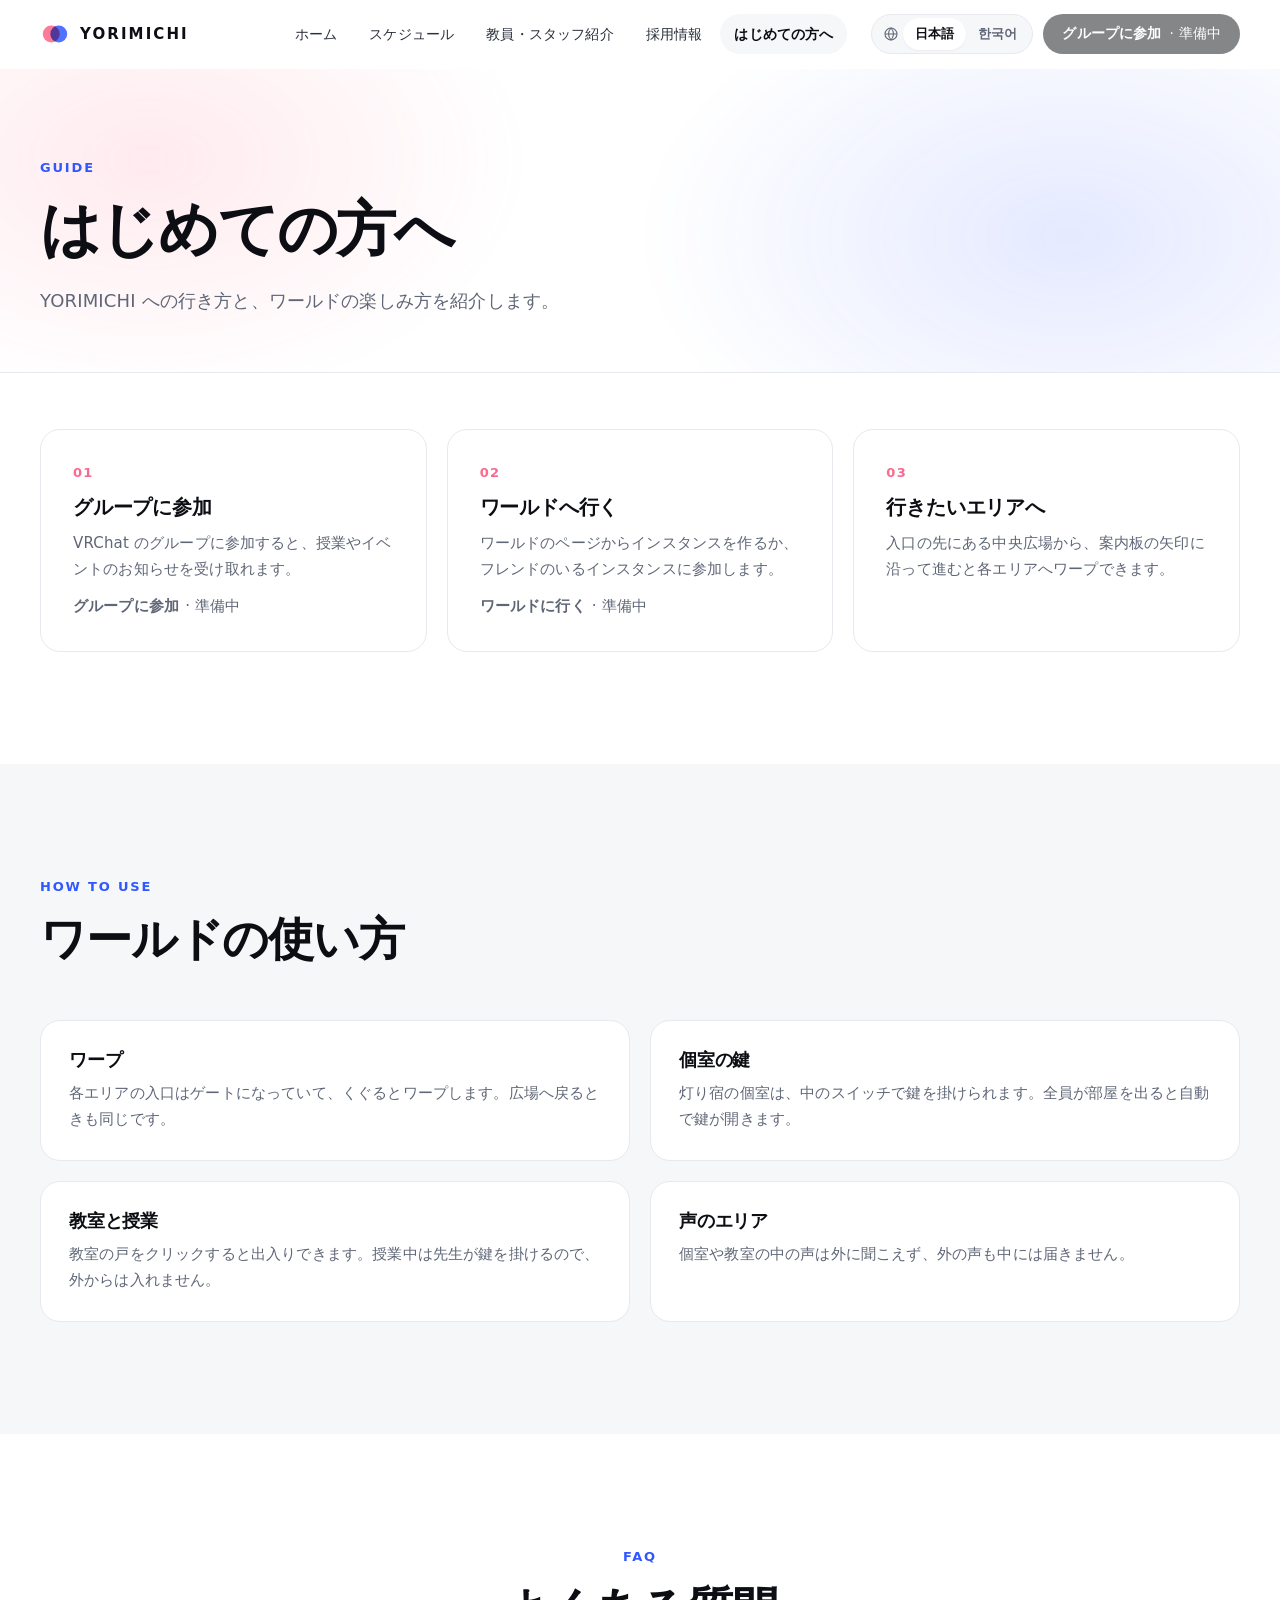
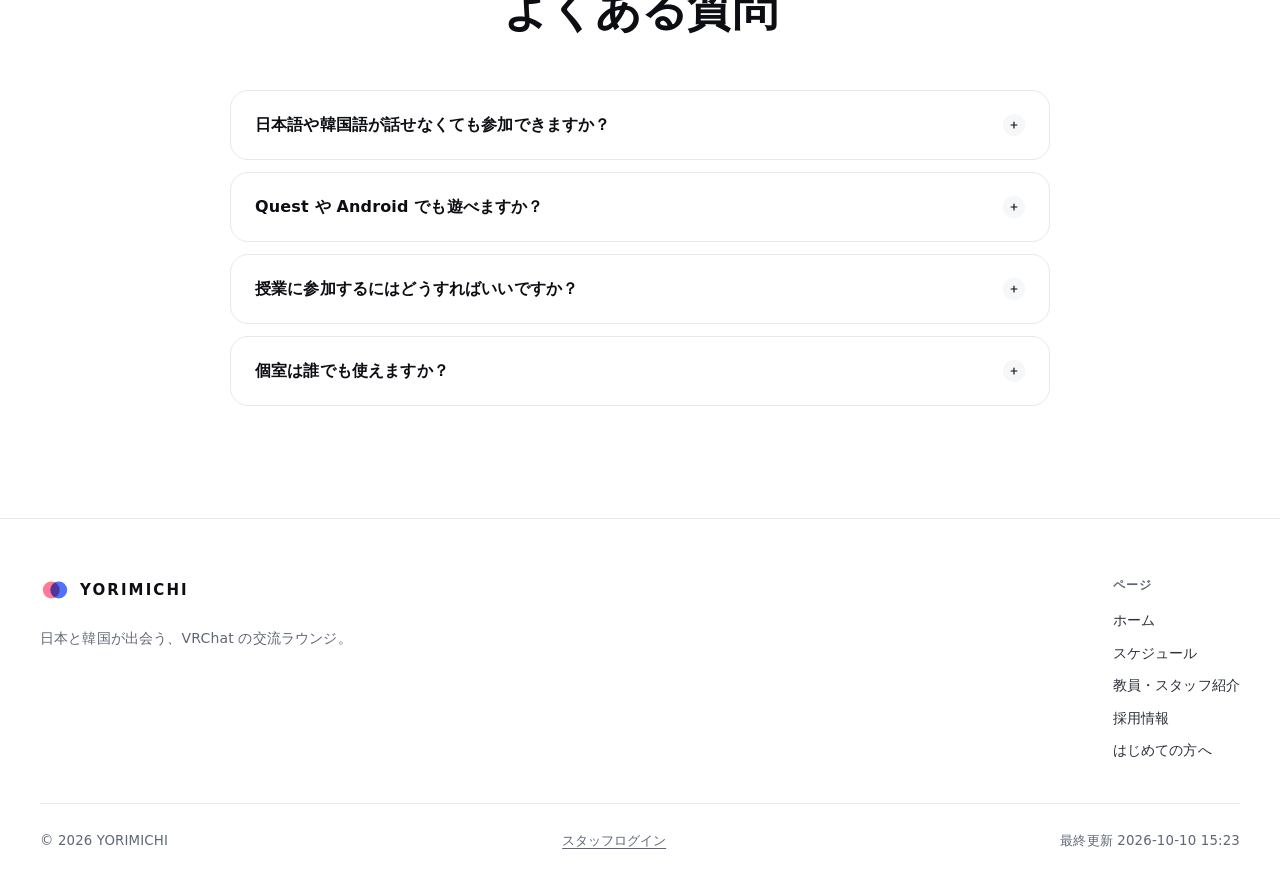
==== guide.html @ 6f30ae6e "Add files via upload" ====
<!doctype html>
<html lang="ja">
<head>
  <meta charset="utf-8">
  <meta http-equiv="Content-Security-Policy" content="default-src 'self'; script-src 'self'; style-src 'self' 'unsafe-inline' https://fonts.googleapis.com; font-src https://fonts.gstatic.com; img-src 'self' data: https:; connect-src 'self' https://yorimichi-api.soluto484.workers.dev; object-src 'none'; base-uri 'self'; form-action 'none'">
  <meta name="viewport" content="width=device-width, initial-scale=1">
  <title>はじめての方へ | YORIMICHI</title>
  <meta name="description" content="YORIMICHI への行き方、ワールドの使い方、よくある質問。">
  <meta property="og:title" content="はじめての方へ | YORIMICHI">
  <meta property="og:image" content="images/plaza_hero.jpg">
  <meta name="theme-color" content="#ffffff">
  <link rel="icon" href="assets/favicon.svg" type="image/svg+xml">
  <link rel="preconnect" href="https://fonts.googleapis.com">
  <link rel="preconnect" href="https://fonts.gstatic.com" crossorigin>
  <link href="https://fonts.googleapis.com/css2?family=Inter:wght@400;500;600;700;800&family=Noto+Sans+JP:wght@400;500;700;900&family=Noto+Sans+KR:wght@400;500;700;900&display=swap" rel="stylesheet">
  <link rel="stylesheet" href="assets/css/style.css">
</head>
<body data-page="guide">
  <div id="site-header"></div>
  <main id="main">
    <section class="page-hero">
      <div class="hero__glow" aria-hidden="true"></div>
      <div class="container reveal">
        <p class="eyebrow">Guide</p>
        <h1 data-i18n="guide.title"></h1>
        <p class="page-hero__lead" data-i18n="guide.lead"></p>
      </div>
    </section>

    <section class="section section--top">
      <div class="container">
        <ol class="step-cards">
          <li class="step-card reveal"><span class="step-card__num">01</span><h3 data-i18n="guide.s1.title"></h3><p data-i18n="guide.s1.body"></p><a class="link-more" data-link="group_url" href="#"><span data-i18n="cta.group"></span></a></li>
          <li class="step-card reveal"><span class="step-card__num">02</span><h3 data-i18n="guide.s2.title"></h3><p data-i18n="guide.s2.body"></p><a class="link-more" data-link="world_url" href="#"><span data-i18n="cta.world"></span></a></li>
          <li class="step-card reveal"><span class="step-card__num">03</span><h3 data-i18n="guide.s3.title"></h3><p data-i18n="guide.s3.body"></p></li>
        </ol>
      </div>
    </section>

    <section class="section section--soft">
      <div class="container">
        <header class="section__head reveal">
          <p class="eyebrow">How to use</p>
          <h2 data-i18n="guide.use.title"></h2>
        </header>
        <div class="tips">
          <article class="tip reveal"><h3 data-i18n="guide.t1.title"></h3><p data-i18n="guide.t1.body"></p></article>
          <article class="tip reveal"><h3 data-i18n="guide.t2.title"></h3><p data-i18n="guide.t2.body"></p></article>
          <article class="tip reveal"><h3 data-i18n="guide.t3.title"></h3><p data-i18n="guide.t3.body"></p></article>
          <article class="tip reveal"><h3 data-i18n="guide.t4.title"></h3><p data-i18n="guide.t4.body"></p></article>
        </div>
      </div>
    </section>

    <section class="section" id="faq">
      <div class="container container--narrow">
        <header class="section__head section__head--center reveal">
          <p class="eyebrow">FAQ</p>
          <h2 data-i18n="faq.title"></h2>
        </header>
        <div class="faq" id="faq-list"></div>
      </div>
    </section>
  </main>
  <div id="site-footer"></div>
  <script src="assets/js/main.js"></script>
</body>
</html>
---- assets/css/style.css ----
/* YORIMICHI site — light, modern, bilingual (ja / ko) */
:root {
  --bg: #ffffff;
  --soft: #f6f7f9;
  --soft-2: #eef0f4;
  --ink: #0c0e13;
  --ink-2: #2a2f3a;
  --muted: #5f6676;
  --line: #e7e9ee;
  --accent: #3157ff;
  --accent-ink: #1f3fd6;
  --sakura: #ff6b8b;
  --mint: #23b26d;
  --radius: 20px;
  --radius-lg: 28px;
  --shadow-sm: 0 1px 2px rgba(16, 24, 40, .05);
  --shadow: 0 1px 2px rgba(16, 24, 40, .04), 0 8px 24px -8px rgba(16, 24, 40, .12);
  --shadow-lg: 0 2px 4px rgba(16, 24, 40, .04), 0 30px 60px -20px rgba(16, 24, 40, .25);
  --font-ja: "Inter", "Noto Sans JP", "Hiragino Sans", "Yu Gothic UI", system-ui, sans-serif;
  --font-ko: "Inter", "Noto Sans KR", "Apple SD Gothic Neo", "Malgun Gothic", system-ui, sans-serif;
  --ease: cubic-bezier(.2, .7, .2, 1);
  color-scheme: light;
}

*, *::before, *::after { box-sizing: border-box; }
[hidden] { display: none !important; }
html { scroll-behavior: smooth; -webkit-text-size-adjust: 100%; }
body {
  margin: 0;
  background: var(--bg);
  color: var(--ink);
  font-family: var(--font-ja);
  font-size: 16px;
  line-height: 1.75;
  letter-spacing: .01em;
  -webkit-font-smoothing: antialiased;
  text-rendering: optimizeLegibility;
  overflow-x: hidden;
}
html[lang="ko"] body { font-family: var(--font-ko); word-break: keep-all; }
img { display: block; max-width: 100%; height: auto; }
a { color: inherit; text-decoration: none; }
button { font: inherit; color: inherit; cursor: pointer; }
h1, h2, h3 { margin: 0; line-height: 1.25; letter-spacing: -.01em; font-weight: 800; }
p { margin: 0; }
:focus-visible { outline: 2px solid var(--accent); outline-offset: 3px; border-radius: 8px; }

.container { width: min(1200px, 100% - 40px); margin-inline: auto; }
.container--narrow { width: min(820px, 100% - 40px); }
.muted { color: var(--muted); }
.skip { position: absolute; left: -999px; top: 8px; background: var(--ink); color: #fff; padding: 8px 14px; border-radius: 10px; z-index: 100; }
.skip:focus { left: 12px; }

/* ---------- Header ---------- */
.header {
  position: sticky; top: 0; z-index: 50;
  background: rgba(255, 255, 255, .72);
  backdrop-filter: saturate(180%) blur(16px);
  -webkit-backdrop-filter: saturate(180%) blur(16px);
  border-bottom: 1px solid transparent;
  transition: border-color .3s, box-shadow .3s;
}
.header.is-scrolled { border-bottom-color: var(--line); box-shadow: 0 6px 20px -16px rgba(16, 24, 40, .35); }
.header__inner { display: flex; align-items: center; gap: 24px; height: 68px; }
.brand { display: inline-flex; align-items: center; gap: 10px; font-weight: 800; letter-spacing: .14em; font-size: 15px; }
.brand__mark { width: 30px; height: 30px; }
.nav { display: flex; gap: 4px; margin-left: auto; }
.nav a { padding: 8px 14px; border-radius: 999px; font-size: 14px; font-weight: 500; color: var(--ink-2); transition: background .2s, color .2s; }
.nav a:hover { background: var(--soft); color: var(--ink); }
.header__actions { display: flex; align-items: center; gap: 10px; }
.nav a[aria-current="page"] { color: var(--ink); background: var(--soft); font-weight: 700; }
.lang { display: inline-flex; align-items: center; padding: 3px; background: var(--soft); border: 1px solid var(--line); border-radius: 999px; }
.lang__icon { width: 16px; height: 16px; margin: 0 4px 0 8px; color: var(--muted); }
.lang button { border: 0; background: transparent; padding: 5px 12px; border-radius: 999px; font-size: 13px; font-weight: 700; color: var(--muted); transition: all .2s; }
.lang button[lang="ja"] { font-family: "Noto Sans JP", sans-serif; }
.lang button[lang="ko"] { font-family: "Noto Sans KR", sans-serif; }
.lang button[aria-pressed="true"] { background: #fff; color: var(--ink); box-shadow: var(--shadow-sm); }
.menu-btn { display: none; width: 42px; height: 42px; border: 1px solid var(--line); background: #fff; border-radius: 12px; position: relative; }
.menu-btn span { position: absolute; left: 12px; right: 12px; height: 2px; background: var(--ink); border-radius: 2px; transition: transform .3s var(--ease), top .3s var(--ease); }
.menu-btn span:first-child { top: 16px; }
.menu-btn span:last-child { top: 24px; }
.menu-btn[aria-expanded="true"] span:first-child { top: 20px; transform: rotate(45deg); }
.menu-btn[aria-expanded="true"] span:last-child { top: 20px; transform: rotate(-45deg); }

/* ---------- Buttons ---------- */
.btn {
  display: inline-flex; align-items: center; justify-content: center; gap: 8px;
  height: 50px; padding: 0 24px; border-radius: 999px;
  font-weight: 700; font-size: 15px; white-space: nowrap;
  border: 1px solid transparent;
  transition: transform .2s var(--ease), box-shadow .2s, background .2s, color .2s, border-color .2s;
}
.btn svg { width: 18px; height: 18px; transition: transform .2s var(--ease); }
.btn:hover svg { transform: translateX(3px); }
.btn:active { transform: translateY(1px) scale(.99); }
.btn--sm { height: 40px; padding: 0 18px; font-size: 13.5px; }
.btn--primary { background: var(--ink); color: #fff; box-shadow: 0 10px 24px -10px rgba(12, 14, 19, .55); }
.btn--primary:hover { background: #000; box-shadow: 0 14px 30px -10px rgba(12, 14, 19, .6); transform: translateY(-1px); }
.btn--dark { background: var(--ink); color: #fff; }
.btn--dark:hover { background: #000; }
.btn--ghost { background: #fff; border-color: var(--line); color: var(--ink); box-shadow: var(--shadow-sm); }
.btn--ghost:hover { border-color: #d5d9e1; transform: translateY(-1px); }
.btn--light { background: #fff; color: var(--ink); }
.btn--light:hover { transform: translateY(-1px); box-shadow: 0 12px 30px -12px rgba(0, 0, 0, .5); }
.btn--outline-light { border-color: rgba(255, 255, 255, .35); color: #fff; }
.btn--outline-light:hover { background: rgba(255, 255, 255, .1); border-color: rgba(255, 255, 255, .6); }
.btn.is-soon { opacity: .5; pointer-events: none; box-shadow: none; }
.btn.is-soon svg { display: none; }
.btn.is-soon::after { content: "· " attr(data-soon); font-weight: 500; }

/* ---------- Notice ---------- */
.notice { background: var(--soft); border-bottom: 1px solid var(--line); font-size: 14px; }
.notice__inner { display: flex; align-items: center; gap: 10px; padding: 10px 0; color: var(--ink-2); }
.notice__dot { width: 8px; height: 8px; border-radius: 50%; background: var(--sakura); box-shadow: 0 0 0 4px rgba(255, 107, 139, .18); flex: none; }

/* ---------- Hero ---------- */
.hero { position: relative; padding: 72px 0 40px; overflow: hidden; }
.hero__glow {
  position: absolute; inset: -20% -10% auto; height: 760px; pointer-events: none; z-index: -1;
  background:
    radial-gradient(40% 50% at 78% 30%, rgba(49, 87, 255, .13), transparent 70%),
    radial-gradient(35% 45% at 18% 20%, rgba(255, 107, 139, .14), transparent 70%);
  filter: blur(10px);
}
.hero__grid { display: grid; grid-template-columns: 1fr 1.08fr; gap: 56px; align-items: center; }
.pill {
  display: inline-flex; align-items: center; gap: 8px;
  padding: 6px 14px 6px 10px; border-radius: 999px;
  background: #fff; border: 1px solid var(--line); box-shadow: var(--shadow-sm);
  font-size: 13px; font-weight: 600; color: var(--ink-2);
}
.pill__dot { width: 8px; height: 8px; border-radius: 50%; background: var(--mint); box-shadow: 0 0 0 4px rgba(35, 178, 109, .16); }
.hero__title { margin-top: 22px; font-size: clamp(34px, 5.2vw, 66px); font-weight: 900; line-height: 1.14; letter-spacing: -.03em; }
.hero__title .grad { white-space: nowrap; }   /* keep the second phrase on one line */
html[lang="ko"] .hero__title { letter-spacing: -.035em; }
.grad { background: linear-gradient(100deg, var(--sakura) 0%, #a35cff 45%, var(--accent) 100%); -webkit-background-clip: text; background-clip: text; color: transparent; }
.hero__lead { margin-top: 22px; font-size: clamp(16px, 1.6vw, 18px); color: var(--muted); max-width: 34em; }
.hero__cta { display: flex; flex-wrap: wrap; gap: 12px; margin-top: 32px; }
.hero__meta { display: flex; flex-wrap: wrap; gap: 8px 22px; margin: 28px 0 0; padding: 0; list-style: none; font-size: 13.5px; color: var(--muted); }
.hero__meta li { display: flex; align-items: center; gap: 8px; }
.hero__meta li + li::before { content: ""; width: 4px; height: 4px; border-radius: 50%; background: #c8ccd5; margin-right: 6px; }
.hero__meta b { color: var(--ink-2); font-weight: 600; }

.hero__visual { position: relative; }
.shot { margin: 0; border-radius: var(--radius-lg); overflow: hidden; background: var(--soft); box-shadow: var(--shadow-lg); position: relative; }
.shot::after { content: ""; position: absolute; inset: 0; border-radius: inherit; box-shadow: inset 0 0 0 1px rgba(12, 14, 19, .06); pointer-events: none; }
.shot--hero { aspect-ratio: 16 / 11; transform: perspective(1600px) rotateY(-4deg) rotateX(1deg); transition: transform .8s var(--ease); }
.hero__visual:hover .shot--hero { transform: perspective(1600px) rotateY(0) rotateX(0); }
.shot img { width: 100%; height: 100%; object-fit: cover; }

.float-card {
  position: absolute; background: rgba(255, 255, 255, .86);
  backdrop-filter: blur(14px); -webkit-backdrop-filter: blur(14px);
  border: 1px solid rgba(255, 255, 255, .9); border-radius: 18px;
  box-shadow: 0 20px 40px -18px rgba(16, 24, 40, .35);
  animation: float 6s ease-in-out infinite;
}
.float-card--next { left: -28px; bottom: 36px; padding: 16px 18px; min-width: 220px; max-width: 280px; }
.float-card__label { font-size: 11.5px; font-weight: 700; letter-spacing: .08em; text-transform: uppercase; color: var(--accent); }
.float-card__title { margin-top: 4px; font-weight: 700; font-size: 15px; line-height: 1.45; }
.float-card__meta { margin-top: 4px; font-size: 13px; color: var(--muted); }
.float-card--voice { right: -18px; top: 28px; display: flex; align-items: center; gap: 10px; padding: 10px 16px 10px 10px; font-size: 13.5px; font-weight: 600; animation-delay: -3s; }
.float-card__icon { display: grid; place-items: center; width: 32px; height: 32px; border-radius: 10px; background: rgba(35, 178, 109, .12); color: var(--mint); }
.float-card__icon svg { width: 18px; height: 18px; }
@keyframes float { 0%, 100% { transform: translateY(0); } 50% { transform: translateY(-8px); } }

.stats { display: grid; grid-template-columns: repeat(4, 1fr); margin: 64px 0 0; border: 1px solid var(--line); border-radius: var(--radius); background: #fff; box-shadow: var(--shadow-sm); }
.stats div { padding: 24px 28px; }
.stats div + div { border-left: 1px solid var(--line); }
.stats dt { font-size: 36px; font-weight: 800; letter-spacing: -.03em; line-height: 1; }
.stats dd { margin: 8px 0 0; color: var(--muted); font-size: 14px; }

/* ---------- Sections ---------- */
.section { padding: 112px 0; }
.section--tight { padding: 88px 0 112px; }
.section--soft { background: var(--soft); }
.section__head { max-width: 680px; margin-bottom: 52px; }
.section__head--row { max-width: none; display: flex; align-items: flex-end; justify-content: space-between; gap: 24px; flex-wrap: wrap; }
.section__head--center { text-align: center; margin-inline: auto; }
.eyebrow { font-size: 13px; font-weight: 700; letter-spacing: .14em; text-transform: uppercase; color: var(--accent); margin-bottom: 12px; }
.eyebrow--light { color: #9fb2ff; }
.section h2 { font-size: clamp(30px, 4vw, 46px); font-weight: 900; letter-spacing: -.025em; }
.section__lead { margin-top: 16px; color: var(--muted); font-size: 17px; }

/* Features */
.features { display: grid; grid-template-columns: repeat(3, 1fr); gap: 20px; }
.feature { padding: 32px; border: 1px solid var(--line); border-radius: var(--radius); background: #fff; transition: transform .3s var(--ease), box-shadow .3s, border-color .3s; }
.feature:hover { transform: translateY(-4px); box-shadow: var(--shadow); border-color: #dfe2e8; }
.feature__icon { display: grid; place-items: center; width: 48px; height: 48px; border-radius: 14px; background: var(--soft); color: var(--ink); margin-bottom: 24px; }
.feature:nth-child(1) .feature__icon { background: rgba(255, 107, 139, .12); color: #e04870; }
.feature:nth-child(2) .feature__icon { background: rgba(35, 178, 109, .12); color: #179359; }
.feature:nth-child(3) .feature__icon { background: rgba(49, 87, 255, .1); color: var(--accent); }
.feature__icon svg { width: 24px; height: 24px; }
.feature h3 { font-size: 20px; }
.feature p { margin-top: 10px; color: var(--muted); font-size: 15px; }

/* Bento */
.bento { display: grid; grid-template-columns: repeat(3, 1fr); grid-auto-rows: 340px; gap: 20px; }
.tile { position: relative; overflow: hidden; border-radius: var(--radius-lg); background: #dde1e8; isolation: isolate; }
.tile--wide { grid-column: span 2; }
.tile img { position: absolute; inset: 0; width: 100%; height: 100%; object-fit: cover; transition: transform 1.2s var(--ease); z-index: -2; }
.tile:hover img { transform: scale(1.045); }
.tile::before { content: ""; position: absolute; inset: 0; z-index: -1; background: linear-gradient(180deg, rgba(10, 12, 18, 0) 38%, rgba(10, 12, 18, .72) 100%); }
.tile__body { position: absolute; left: 0; right: 0; bottom: 0; padding: 28px; color: #fff; }
.tile__body h3 { font-size: 24px; margin-top: 10px; }
.tile__body p { margin-top: 6px; font-size: 14.5px; color: rgba(255, 255, 255, .86); max-width: 36em; }
.tag { display: inline-block; padding: 4px 10px; border-radius: 999px; font-size: 11.5px; font-weight: 700; letter-spacing: .06em; background: rgba(255, 255, 255, .18); backdrop-filter: blur(8px); -webkit-backdrop-filter: blur(8px); border: 1px solid rgba(255, 255, 255, .25); }

/* News */
.news { list-style: none; margin: 0; padding: 0; border-top: 1px solid var(--line); }
.news li { display: grid; grid-template-columns: 140px 1fr; gap: 24px; padding: 22px 0; border-bottom: 1px solid var(--line); }
.news time { color: var(--muted); font-size: 14px; font-variant-numeric: tabular-nums; padding-top: 2px; }
.news h3 { font-size: 17px; font-weight: 700; }
.news p { margin-top: 4px; color: var(--muted); font-size: 15px; }
.news a { color: var(--accent); font-weight: 600; font-size: 14px; }

/* Schedule */
.tabs { display: inline-flex; padding: 4px; background: var(--soft); border: 1px solid var(--line); border-radius: 999px; }
.tabs button { border: 0; background: transparent; padding: 8px 18px; border-radius: 999px; font-size: 14px; font-weight: 600; color: var(--muted); transition: all .2s; }
.tabs button[aria-selected="true"] { background: #fff; color: var(--ink); box-shadow: var(--shadow-sm); }
.schedule { list-style: none; margin: 0; padding: 0; display: grid; gap: 14px; }
.event {
  display: grid; grid-template-columns: 92px 1fr auto; gap: 24px; align-items: center;
  padding: 20px 24px 20px 20px; border: 1px solid var(--line); border-radius: var(--radius); background: #fff;
  transition: transform .25s var(--ease), box-shadow .25s, border-color .25s;
}
.event:hover { transform: translateY(-2px); box-shadow: var(--shadow); border-color: #dfe2e8; }
.event__date { display: grid; place-items: center; text-align: center; height: 88px; border-radius: 16px; background: var(--soft); }
.event__month { font-size: 12px; font-weight: 700; color: var(--muted); letter-spacing: .06em; }
.event__day { font-size: 30px; font-weight: 800; line-height: 1; letter-spacing: -.02em; }
.event__dow { font-size: 12px; color: var(--muted); }
.event--lesson .event__date { background: rgba(49, 87, 255, .08); }
.event--lesson .event__day { color: var(--accent-ink); }
.event--event .event__date { background: rgba(255, 107, 139, .1); }
.event--event .event__day { color: #d43c64; }
.event__kind { display: inline-flex; align-items: center; gap: 6px; font-size: 12px; font-weight: 700; letter-spacing: .04em; color: var(--muted); }
.event__kind::before { content: ""; width: 7px; height: 7px; border-radius: 50%; background: currentColor; }
.event--lesson .event__kind { color: var(--accent); }
.event--event .event__kind { color: var(--sakura); }
.event h3 { margin-top: 4px; font-size: 18px; font-weight: 700; }
.event p { margin-top: 4px; color: var(--muted); font-size: 14.5px; }
.event__side { text-align: right; font-size: 14px; color: var(--ink-2); white-space: nowrap; }
.event__time { font-weight: 700; font-size: 16px; font-variant-numeric: tabular-nums; }
.event__host { margin-top: 2px; color: var(--muted); font-size: 13.5px; }
.empty { padding: 48px 24px; text-align: center; color: var(--muted); border: 1px dashed #d8dce4; border-radius: var(--radius); background: #fff; }

/* Team */
.group-title { font-size: 15px; font-weight: 700; color: var(--muted); letter-spacing: .04em; margin: 8px 0 18px; }
.group-title:not(:first-of-type) { margin-top: 48px; }
.people { display: grid; grid-template-columns: repeat(auto-fill, minmax(240px, 1fr)); gap: 16px; }
.person { display: flex; gap: 16px; align-items: flex-start; padding: 20px; background: #fff; border: 1px solid var(--line); border-radius: var(--radius); transition: transform .25s var(--ease), box-shadow .25s; }
.person:hover { transform: translateY(-2px); box-shadow: var(--shadow); }
.avatar { flex: none; width: 56px; height: 56px; border-radius: 18px; overflow: hidden; display: grid; place-items: center; font-weight: 800; font-size: 20px; color: #fff; background: linear-gradient(135deg, var(--sakura), #a35cff 55%, var(--accent)); }
.avatar img { width: 100%; height: 100%; object-fit: cover; }
.person__name { font-weight: 700; font-size: 16px; line-height: 1.4; }
.person__role { margin-top: 2px; font-size: 13px; font-weight: 600; color: var(--accent); }
.person__bio { margin-top: 6px; font-size: 14px; color: var(--muted); line-height: 1.65; }
.people .empty { grid-column: 1 / -1; padding: 28px; }

/* Join */
.join {
  position: relative; overflow: hidden; isolation: isolate;
  display: grid; grid-template-columns: 1.3fr 1fr; gap: 40px; align-items: center;
  padding: 64px; border-radius: 32px; color: #fff; background: #0d1020;
}
.join::before {
  content: ""; position: absolute; inset: 0; z-index: -1;
  background:
    radial-gradient(50% 80% at 100% 0%, rgba(49, 87, 255, .55), transparent 60%),
    radial-gradient(40% 70% at 0% 100%, rgba(255, 107, 139, .38), transparent 60%);
}
.join h2 { font-size: clamp(28px, 3.6vw, 42px); }
.steps { list-style: none; margin: 28px 0 0; padding: 0; display: grid; gap: 12px; }
.steps li { display: flex; align-items: center; gap: 14px; color: rgba(255, 255, 255, .85); }
.steps b { display: grid; place-items: center; width: 30px; height: 30px; border-radius: 10px; background: rgba(255, 255, 255, .12); border: 1px solid rgba(255, 255, 255, .2); font-size: 14px; flex: none; }
.join__actions { display: grid; gap: 12px; justify-items: stretch; }
.join__actions .btn { height: 54px; }

/* FAQ */
.faq { display: grid; gap: 12px; }
.faq details { border: 1px solid var(--line); border-radius: 18px; background: #fff; transition: box-shadow .25s, border-color .25s; }
.faq details[open] { box-shadow: var(--shadow); border-color: #dfe2e8; }
.faq summary { list-style: none; cursor: pointer; display: flex; align-items: center; justify-content: space-between; gap: 16px; padding: 20px 24px; font-weight: 700; }
.faq summary::-webkit-details-marker { display: none; }
.faq summary::after { content: ""; flex: none; width: 22px; height: 22px; border-radius: 50%; background: var(--soft) url("data:image/svg+xml,%3Csvg xmlns='http://www.w3.org/2000/svg' viewBox='0 0 24 24'%3E%3Cpath d='M12 7v10M7 12h10' stroke='%230c0e13' stroke-width='2' stroke-linecap='round'/%3E%3C/svg%3E") center / 14px no-repeat; transition: transform .3s var(--ease); }
.faq details[open] summary::after { transform: rotate(45deg); }
.faq .faq__a { padding: 0 24px 22px; color: var(--muted); }

/* Footer */
.footer { border-top: 1px solid var(--line); padding: 56px 0 28px; }
.footer__inner { display: flex; justify-content: space-between; gap: 32px; flex-wrap: wrap; }
.footer__brand p { margin-top: 12px; color: var(--muted); font-size: 14px; }
.footer__links { display: flex; flex-wrap: wrap; gap: 8px 24px; align-items: center; font-size: 14px; }
.footer__links a { color: var(--ink-2); }
.footer__links a:hover { color: var(--accent); }
.footer__staff { display: inline-flex; align-items: center; gap: 6px; padding: 6px 12px; border: 1px solid var(--line); border-radius: 999px; }
.footer__staff svg { width: 15px; height: 15px; }
.footer__login { padding: 6px 4px; border: 0; background: none; color: var(--muted); font: inherit; font-size: 12.5px; text-decoration: underline; text-underline-offset: 3px; cursor: pointer; }
.footer__login:hover { color: var(--ink); }
.footer__bottom { display: flex; justify-content: space-between; gap: 12px; flex-wrap: wrap; margin-top: 40px; padding-top: 20px; border-top: 1px solid var(--line); color: var(--muted); }

/* ---------- Sub pages ---------- */
.page-hero { position: relative; overflow: hidden; padding: 88px 0 56px; border-bottom: 1px solid var(--line); }
.page-hero h1 { font-size: clamp(36px, 5vw, 60px); font-weight: 900; letter-spacing: -.03em; }
.page-hero__lead { margin-top: 18px; color: var(--muted); font-size: clamp(16px, 1.6vw, 18px); max-width: 40em; }
.section--top { padding-top: 56px; }
.section--flush { padding-top: 0; }
.toolbar { display: flex; align-items: center; justify-content: space-between; gap: 16px; flex-wrap: wrap; margin-bottom: 24px; }
.toolbar__note { display: flex; align-items: center; gap: 8px; color: var(--muted); font-size: 14px; }
.dot { width: 8px; height: 8px; border-radius: 50%; display: inline-block; }
.dot--mint { background: var(--mint); box-shadow: 0 0 0 4px rgba(35, 178, 109, .15); }
.callout { margin-top: 40px; padding: 28px 32px; border-radius: var(--radius); background: var(--soft); border: 1px solid var(--line); }
.callout h2 { font-size: 18px; font-weight: 800; letter-spacing: 0; }
.callout p { margin-top: 8px; color: var(--muted); }
.link-more { display: inline-flex; align-items: center; gap: 6px; font-weight: 700; font-size: 15px; color: var(--accent); }
.link-more svg { width: 16px; height: 16px; transition: transform .2s var(--ease); }
.link-more:hover svg { transform: translateX(3px); }
.link-more.is-soon { color: var(--muted); pointer-events: none; }
.link-more.is-soon::after { content: "· " attr(data-soon); font-weight: 500; }
.group-head { margin: 0 0 20px; }
.group-head:not(:first-child) { margin-top: 64px; }
.group-head h2 { font-size: 26px; font-weight: 800; }
.group-head p { margin-top: 6px; color: var(--muted); }
.step-cards { list-style: none; margin: 0; padding: 0; display: grid; grid-template-columns: repeat(3, 1fr); gap: 20px; }
.step-card { display: flex; flex-direction: column; gap: 10px; padding: 32px; border-radius: var(--radius); border: 1px solid var(--line); background: #fff; }
.step-card__num { font-size: 13px; font-weight: 800; letter-spacing: .1em; color: transparent; background: linear-gradient(100deg, var(--sakura), var(--accent)); -webkit-background-clip: text; background-clip: text; }
.step-card h3 { font-size: 20px; }
.step-card p { color: var(--muted); font-size: 15px; flex: 1; }
.tips { display: grid; grid-template-columns: repeat(2, 1fr); gap: 20px; }
.tip { padding: 28px; border-radius: var(--radius); background: #fff; border: 1px solid var(--line); }
.tip h3 { font-size: 18px; }
.tip p { margin-top: 8px; color: var(--muted); font-size: 15px; }
.join__lead { margin-top: 14px; color: rgba(255, 255, 255, .78); }
.notice-wrap { margin-top: 8px; }
.notice-wrap .notice { display: flex; align-items: center; gap: 10px; padding: 14px 18px; border-radius: 14px; border: 1px solid var(--line); }
a.float-card { color: inherit; }
a.float-card:hover { box-shadow: 0 24px 46px -18px rgba(16, 24, 40, .45); }
.footer__cols { display: flex; gap: 64px; flex-wrap: wrap; }
.footer__cols > div { display: flex; flex-direction: column; gap: 8px; font-size: 14px; }
.footer__cols a { color: var(--ink-2); }
.footer__cols a:hover { color: var(--accent); }
.footer__title { font-size: 12px; font-weight: 700; letter-spacing: .1em; text-transform: uppercase; color: var(--muted); margin-bottom: 4px; }
.footer__bottom { align-items: center; }

/* Recruit */
.positions { display: grid; grid-template-columns: repeat(2, 1fr); gap: 20px; }
.position { padding: 36px; border-radius: var(--radius-lg); border: 1px solid var(--line); background: #fff; transition: transform .3s var(--ease), box-shadow .3s; }
.position:hover { transform: translateY(-3px); box-shadow: var(--shadow); }
.position.is-closed { opacity: .6; }
.position__head { display: flex; align-items: center; justify-content: space-between; margin-bottom: 22px; }
.position__icon { display: grid; place-items: center; width: 52px; height: 52px; border-radius: 16px; }
.position__icon svg { width: 26px; height: 26px; }
.position__icon--blue { background: rgba(49, 87, 255, .1); color: var(--accent); }
.position__icon--pink { background: rgba(255, 107, 139, .12); color: #e04870; }
.position h2 { font-size: 28px; font-weight: 900; }
.position__lead { margin-top: 10px; color: var(--muted); }
.position h3 { margin-top: 26px; font-size: 14px; font-weight: 700; color: var(--ink-2); }
.status { display: inline-flex; align-items: center; gap: 6px; padding: 5px 12px; border-radius: 999px; font-size: 12.5px; font-weight: 700; background: var(--soft-2); color: var(--muted); }
.status::before { content: ""; width: 7px; height: 7px; border-radius: 50%; background: currentColor; }
.status--open { background: rgba(35, 178, 109, .12); color: #179359; }
.checks { list-style: none; margin: 12px 0 0; padding: 0; display: grid; gap: 10px; }
.checks li { position: relative; padding-left: 30px; font-size: 15px; color: var(--ink-2); }
.checks li::before { content: ""; position: absolute; left: 0; top: 3px; width: 20px; height: 20px; border-radius: 50%; background: rgba(49, 87, 255, .1) url("data:image/svg+xml,%3Csvg xmlns='http://www.w3.org/2000/svg' viewBox='0 0 24 24'%3E%3Cpath d='M6 12.5l4 4 8-9' fill='none' stroke='%233157ff' stroke-width='2.4' stroke-linecap='round' stroke-linejoin='round'/%3E%3C/svg%3E") center / 13px no-repeat; }
.checks--inline { grid-template-columns: repeat(3, 1fr); gap: 12px 24px; }
.flow { list-style: none; margin: 0; padding: 0; display: grid; grid-template-columns: repeat(4, 1fr); gap: 16px; counter-reset: f; }
.flow li { position: relative; padding: 28px 24px; border-radius: var(--radius); background: #fff; border: 1px solid var(--line); }
.flow span { font-size: 13px; font-weight: 800; letter-spacing: .1em; color: transparent; background: linear-gradient(100deg, var(--sakura), var(--accent)); -webkit-background-clip: text; background-clip: text; }
.flow h3 { margin-top: 8px; font-size: 18px; }
.flow p { margin-top: 8px; color: var(--muted); font-size: 14.5px; }
.flow li:not(:last-child)::after { content: ""; position: absolute; right: -12px; top: 50%; width: 8px; height: 8px; border-top: 2px solid #c9cdd6; border-right: 2px solid #c9cdd6; transform: translateY(-50%) rotate(45deg); z-index: 1; }

/* Reveal */
.reveal { opacity: 0; transform: translateY(18px); transition: opacity .8s var(--ease), transform .8s var(--ease); }
.reveal.is-in { opacity: 1; transform: none; }
.no-js .reveal { opacity: 1; transform: none; }

/* ---------- Responsive ---------- */
@media (max-width: 1180px) {
  .hide-md { display: none; }
}
@media (max-width: 1024px) {
  .step-cards { grid-template-columns: 1fr; }
  .positions { grid-template-columns: 1fr; }
  .flow { grid-template-columns: 1fr 1fr; }
  .flow li::after { display: none; }
  .checks--inline { grid-template-columns: 1fr; }
  .hero__grid { grid-template-columns: 1fr; gap: 48px; }
  .shot--hero { transform: none; }
  .float-card--next { left: 16px; bottom: -24px; }
  .float-card--voice { right: 16px; top: 16px; }
  .features { grid-template-columns: 1fr; }
  .bento { grid-template-columns: 1fr 1fr; grid-auto-rows: 300px; }
  .join { grid-template-columns: 1fr; padding: 48px; }
}
@media (max-width: 1080px) {
  .menu-btn { display: block; }
  .nav {
    position: fixed; inset: 68px 0 auto; flex-direction: column; gap: 0; padding: 12px 16px 20px;
    background: rgba(255, 255, 255, .97); backdrop-filter: blur(16px); -webkit-backdrop-filter: blur(16px);
    border-bottom: 1px solid var(--line); box-shadow: 0 20px 30px -20px rgba(16, 24, 40, .3);
    transform: translateY(-8px); opacity: 0; pointer-events: none; transition: all .25s var(--ease);
  }
  .nav.is-open { transform: none; opacity: 1; pointer-events: auto; }
  .nav a { padding: 14px 12px; font-size: 16px; border-radius: 12px; }
  .header__actions { margin-left: auto; }
}
@media (max-width: 640px) {
  .container, .container--narrow { width: calc(100% - 32px); }
  .hero { padding-top: 40px; }
  .hero__cta .btn { flex: 1 1 100%; }
  .stats { grid-template-columns: 1fr 1fr; margin-top: 56px; }
  .stats div { padding: 18px 20px; }
  .stats div:nth-child(3) { border-left: 0; }
  .stats div:nth-child(n+3) { border-top: 1px solid var(--line); }
  .stats dt { font-size: 28px; }
  .section { padding: 80px 0; }
  .bento { grid-template-columns: 1fr; grid-auto-rows: 260px; }
  .tile--wide { grid-column: auto; }
  .event { grid-template-columns: 68px 1fr; gap: 16px; padding: 16px; }
  .event__date { height: 72px; }
  .event__day { font-size: 24px; }
  .event__side { grid-column: 1 / -1; text-align: left; display: flex; gap: 12px; align-items: baseline; padding-top: 12px; border-top: 1px solid var(--line); }
  .news li { grid-template-columns: 1fr; gap: 4px; }
  .tips { grid-template-columns: 1fr; }
  .flow { grid-template-columns: 1fr; }
  .position { padding: 28px 22px; }
  .lang__icon { display: none; }
  .lang button { padding: 5px 10px; font-size: 12.5px; }
  .brand__name { font-size: 14px; }
  .header__inner { gap: 12px; }
  .page-hero { padding: 56px 0 40px; }
  .footer__cols { gap: 40px; }
  .join { padding: 36px 24px; border-radius: 24px; }
  .float-card--next { min-width: 0; right: 16px; max-width: none; }
  .float-card--voice { display: none; }
}
@media (prefers-reduced-motion: reduce) {
  html { scroll-behavior: auto; }
  *, *::before, *::after { animation: none !important; transition: none !important; }
  .reveal { opacity: 1; transform: none; }
}
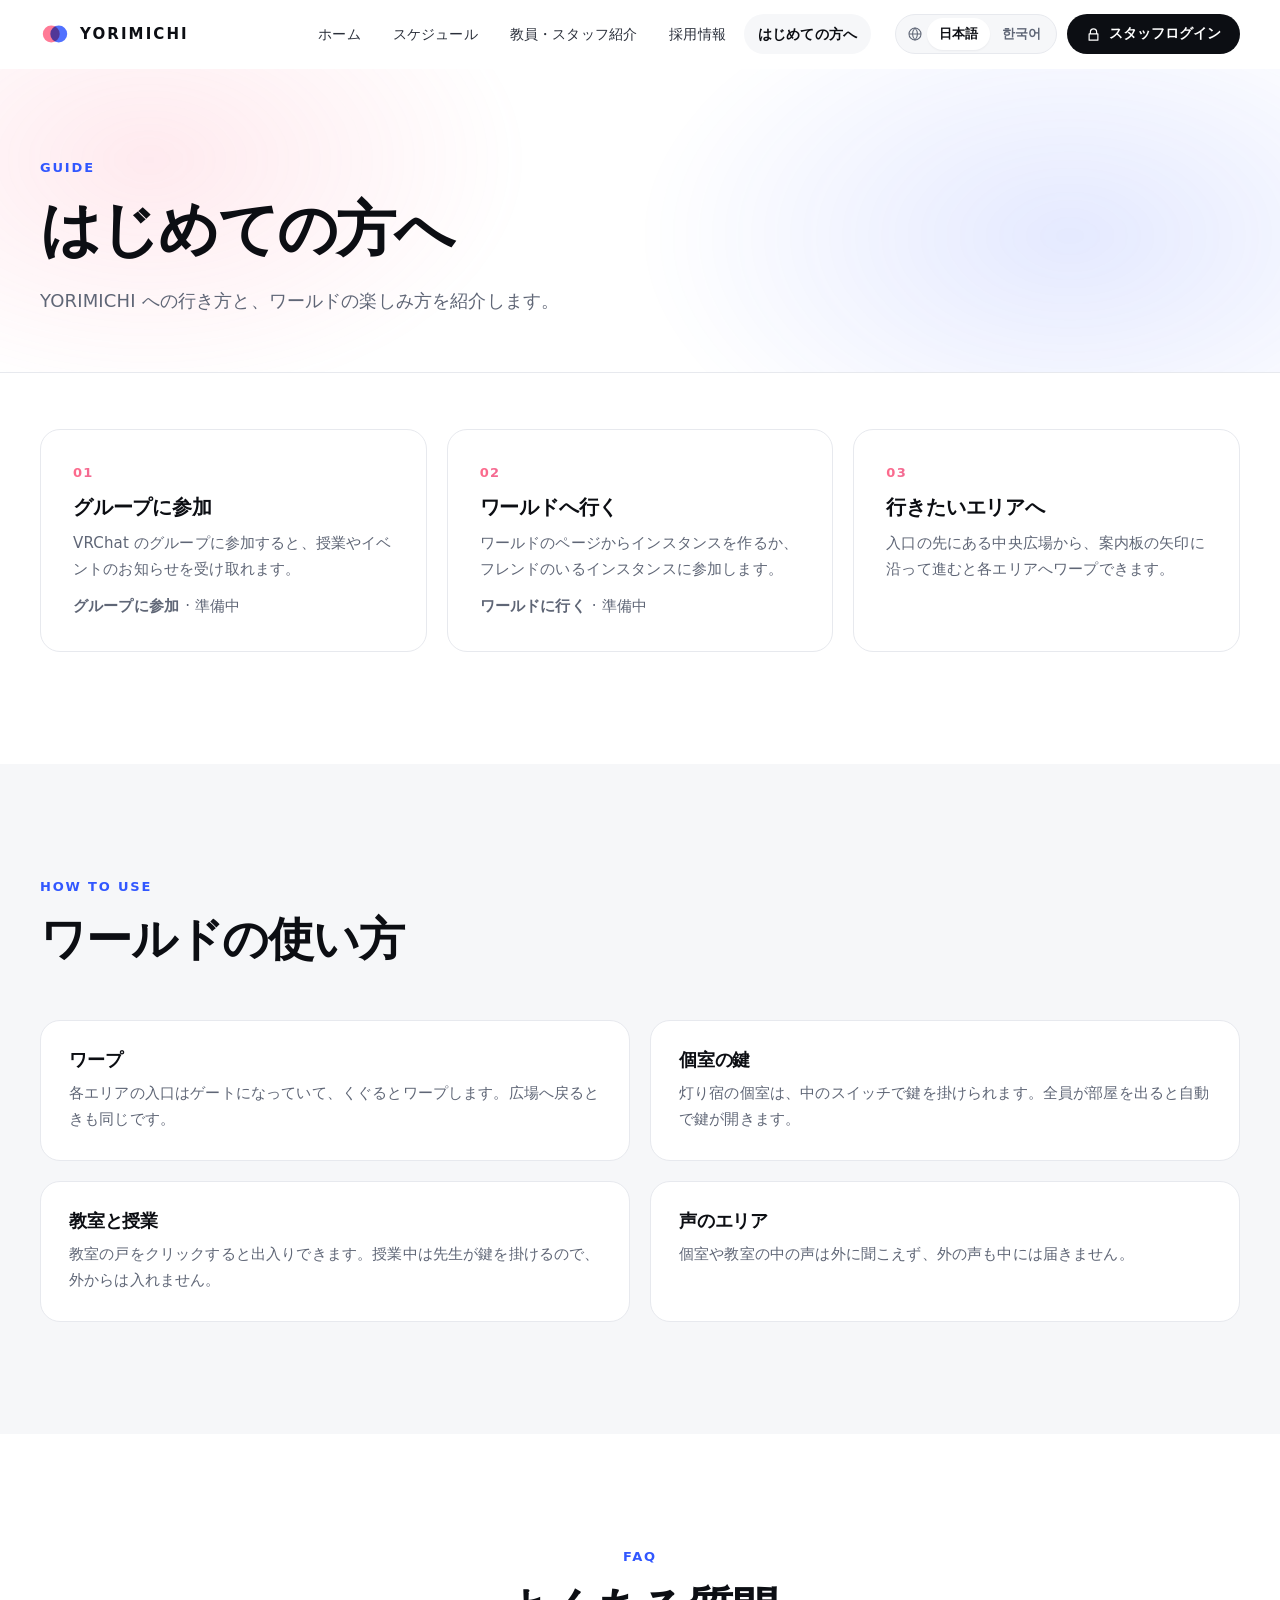
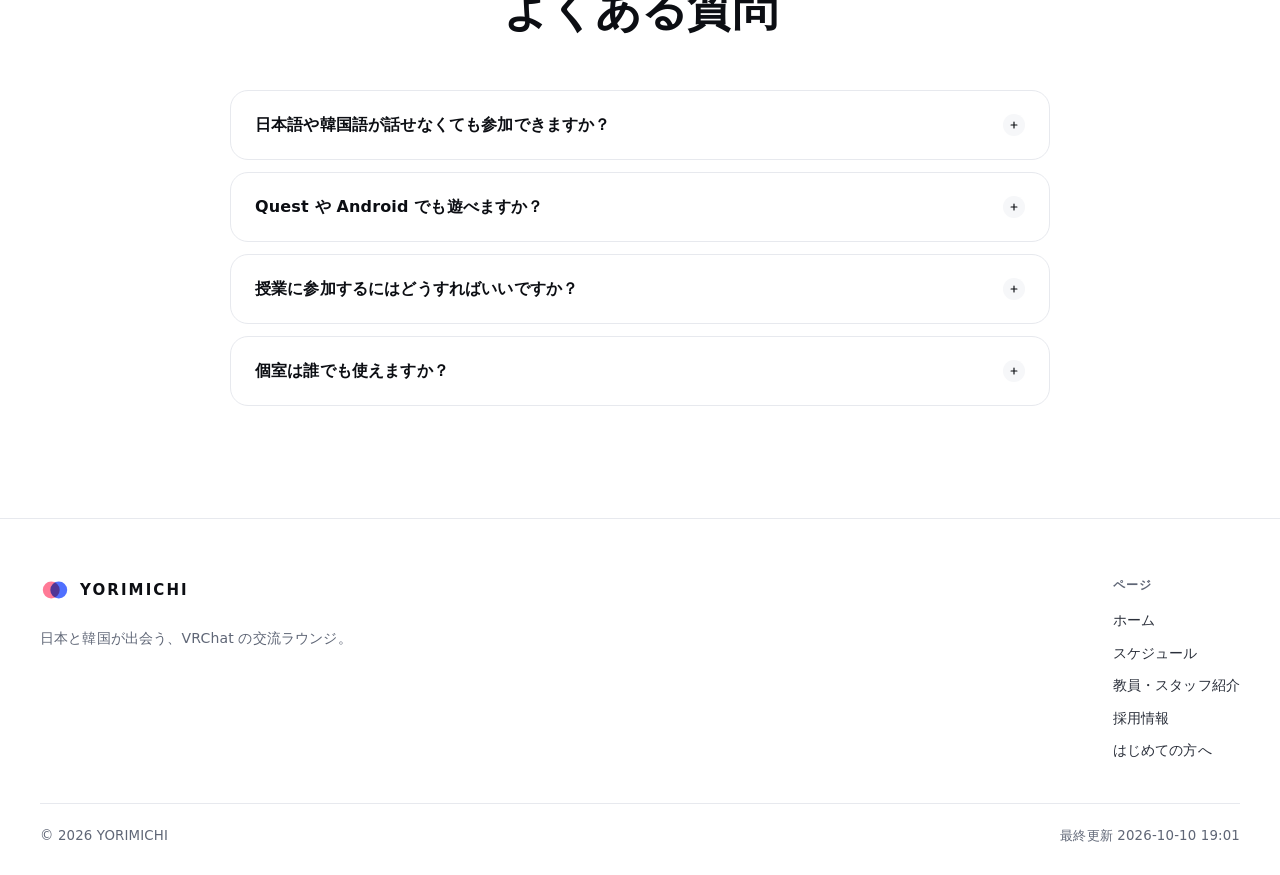
==== commit 88d1781c: "Add files via upload" ====
--- a/guide.html
+++ b/guide.html
@@ -13,7 +13,7 @@
   <link rel="preconnect" href="https://fonts.googleapis.com">
   <link rel="preconnect" href="https://fonts.gstatic.com" crossorigin>
   <link href="https://fonts.googleapis.com/css2?family=Inter:wght@400;500;600;700;800&family=Noto+Sans+JP:wght@400;500;700;900&family=Noto+Sans+KR:wght@400;500;700;900&display=swap" rel="stylesheet">
-  <link rel="stylesheet" href="assets/css/style.css">
+  <link rel="stylesheet" href="assets/css/style.css?v=20261010c">
 </head>
 <body data-page="guide">
   <div id="site-header"></div>
@@ -63,6 +63,6 @@
     </section>
   </main>
   <div id="site-footer"></div>
-  <script src="assets/js/main.js"></script>
+  <script src="assets/js/main.js?v=20261010c"></script>
 </body>
 </html>
--- a/assets/css/style.css
+++ b/assets/css/style.css
@@ -105,6 +105,11 @@
 .btn--outline-light { border-color: rgba(255, 255, 255, .35); color: #fff; }
 .btn--outline-light:hover { background: rgba(255, 255, 255, .1); border-color: rgba(255, 255, 255, .6); }
 .btn.is-soon { opacity: .5; pointer-events: none; box-shadow: none; }
+.login-btn svg { width: 15px; height: 15px; flex: none; }
+.login-btn:hover svg { transform: none; }
+.login-btn.is-in { background: #fff; color: var(--ink); border-color: var(--line); max-width: 180px; }
+.login-btn.is-in .login-btn__text { overflow: hidden; text-overflow: ellipsis; color: #1f9d57; }
+.login-btn.is-in svg { display: none; }
 .btn.is-soon svg { display: none; }
 .btn.is-soon::after { content: "· " attr(data-soon); font-weight: 500; }
 
@@ -254,7 +259,11 @@
 .avatar img { width: 100%; height: 100%; object-fit: cover; }
 .person__name { font-weight: 700; font-size: 16px; line-height: 1.4; }
 .person__role { margin-top: 2px; font-size: 13px; font-weight: 600; color: var(--accent); }
-.person__bio { margin-top: 6px; font-size: 14px; color: var(--muted); line-height: 1.65; }
+.person__bio { margin-top: 6px; font-size: 14px; color: var(--muted); line-height: 1.65; white-space: pre-line; }
+.person__role { display: inline-block; padding: 2px 10px; border-radius: 999px; background: rgba(49, 87, 255, .1); }
+.person__role.is-founder { background: linear-gradient(90deg, var(--sakura), var(--accent)); color: #fff; }
+.person__tags { display: flex; flex-wrap: wrap; gap: 5px; margin-top: 8px; }
+.person__tags span { padding: 3px 9px; border-radius: 999px; background: rgba(49, 87, 255, .08); color: var(--accent); font-size: 12px; font-weight: 700; }
 .people .empty { grid-column: 1 / -1; padding: 28px; }
 
 /* Join */
@@ -375,7 +384,9 @@
 .no-js .reveal { opacity: 1; transform: none; }
 
 /* ---------- Responsive ---------- */
-@media (max-width: 1180px) {
+.nav a, .lang button { white-space: nowrap; }
+/* The header's 「グループに参加」 only where there is room (it is also on the home page and in the footer). */
+@media (max-width: 1480px) {
   .hide-md { display: none; }
 }
 @media (max-width: 1024px) {
@@ -392,7 +403,7 @@
   .bento { grid-template-columns: 1fr 1fr; grid-auto-rows: 300px; }
   .join { grid-template-columns: 1fr; padding: 48px; }
 }
-@media (max-width: 1080px) {
+@media (max-width: 1180px) {
   .menu-btn { display: block; }
   .nav {
     position: fixed; inset: 68px 0 auto; flex-direction: column; gap: 0; padding: 12px 16px 20px;
@@ -428,6 +439,11 @@
   .lang button { padding: 5px 10px; font-size: 12.5px; }
   .brand__name { font-size: 14px; }
   .header__inner { gap: 12px; }
+  .header__actions { gap: 6px; }
+  .login-btn { height: 38px; padding: 0 12px; }
+  .login-btn:not(.is-in) .login-btn__text { display: none; }   /* phone: lock icon only */
+  .login-btn:not(.is-in) { width: 38px; padding: 0; }
+  .login-btn.is-in { max-width: 110px; font-size: 12px; }
   .page-hero { padding: 56px 0 40px; }
   .footer__cols { gap: 40px; }
   .join { padding: 36px 24px; border-radius: 24px; }
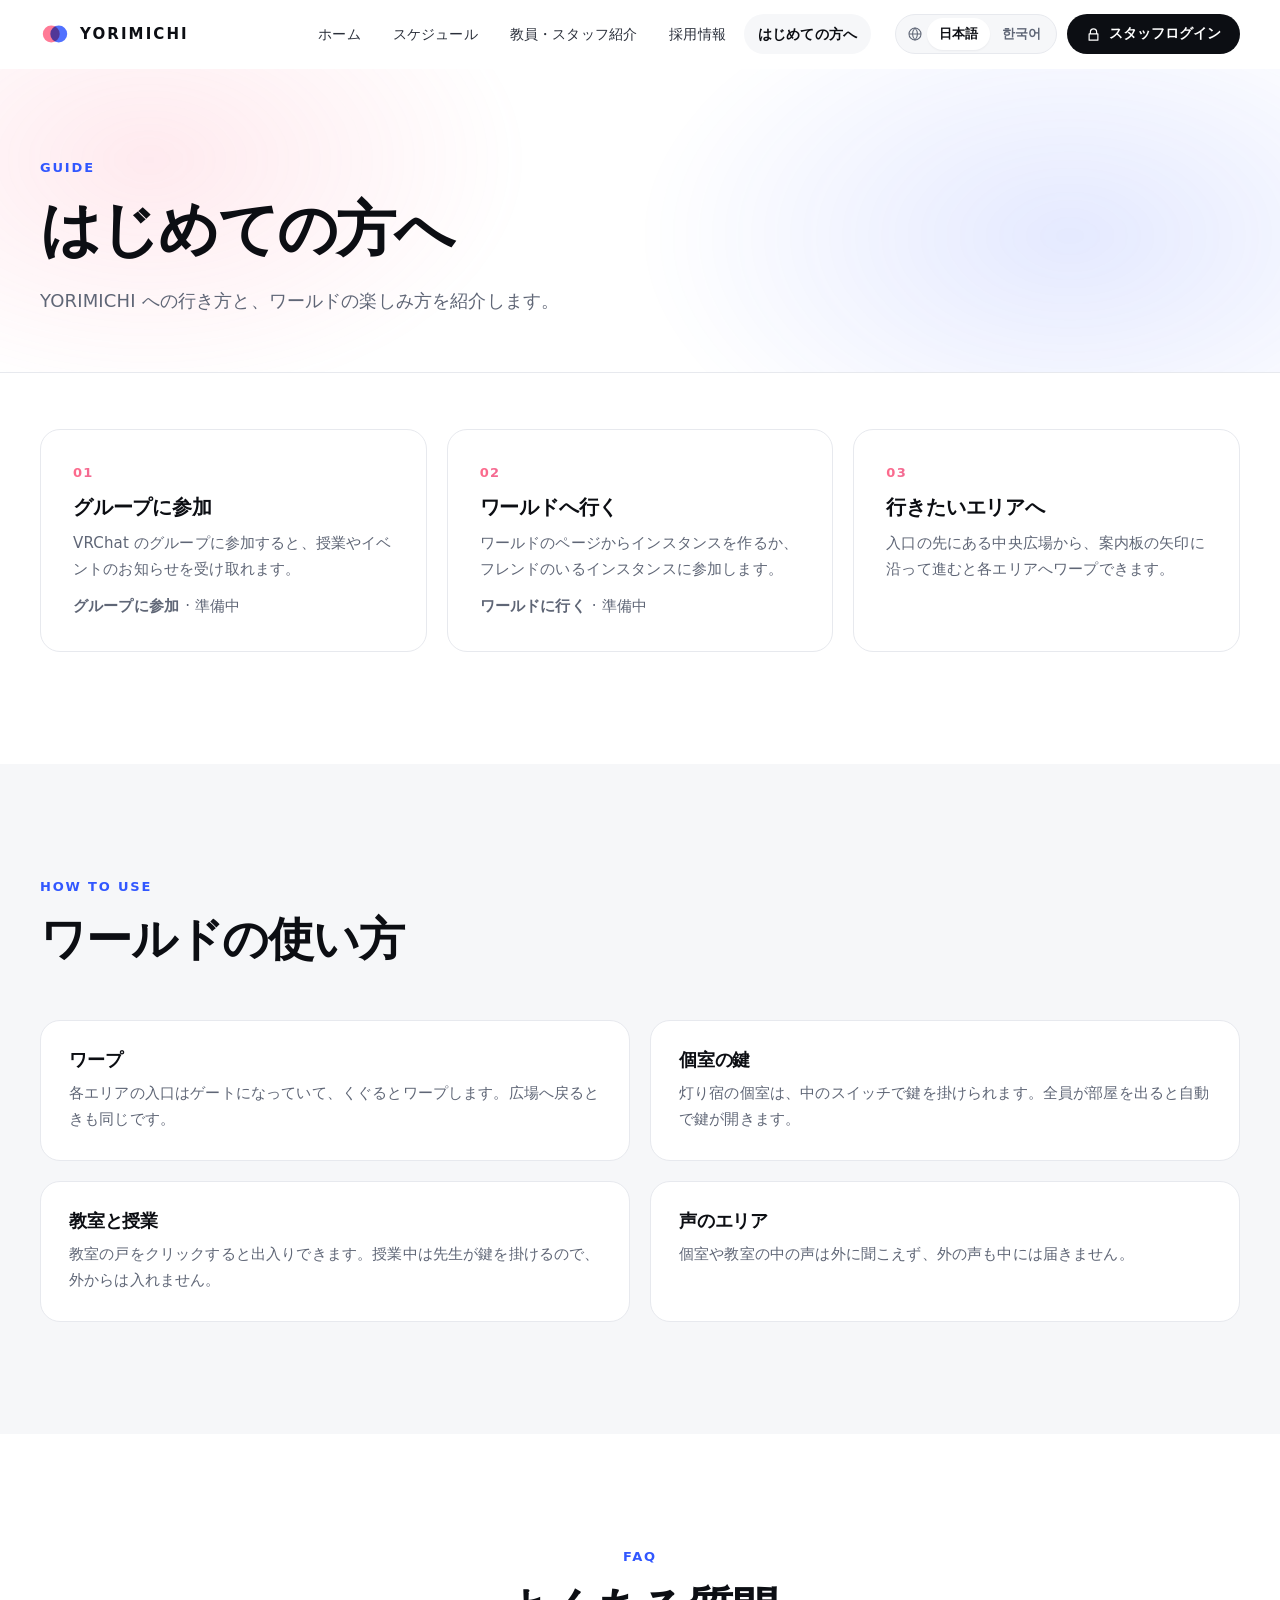
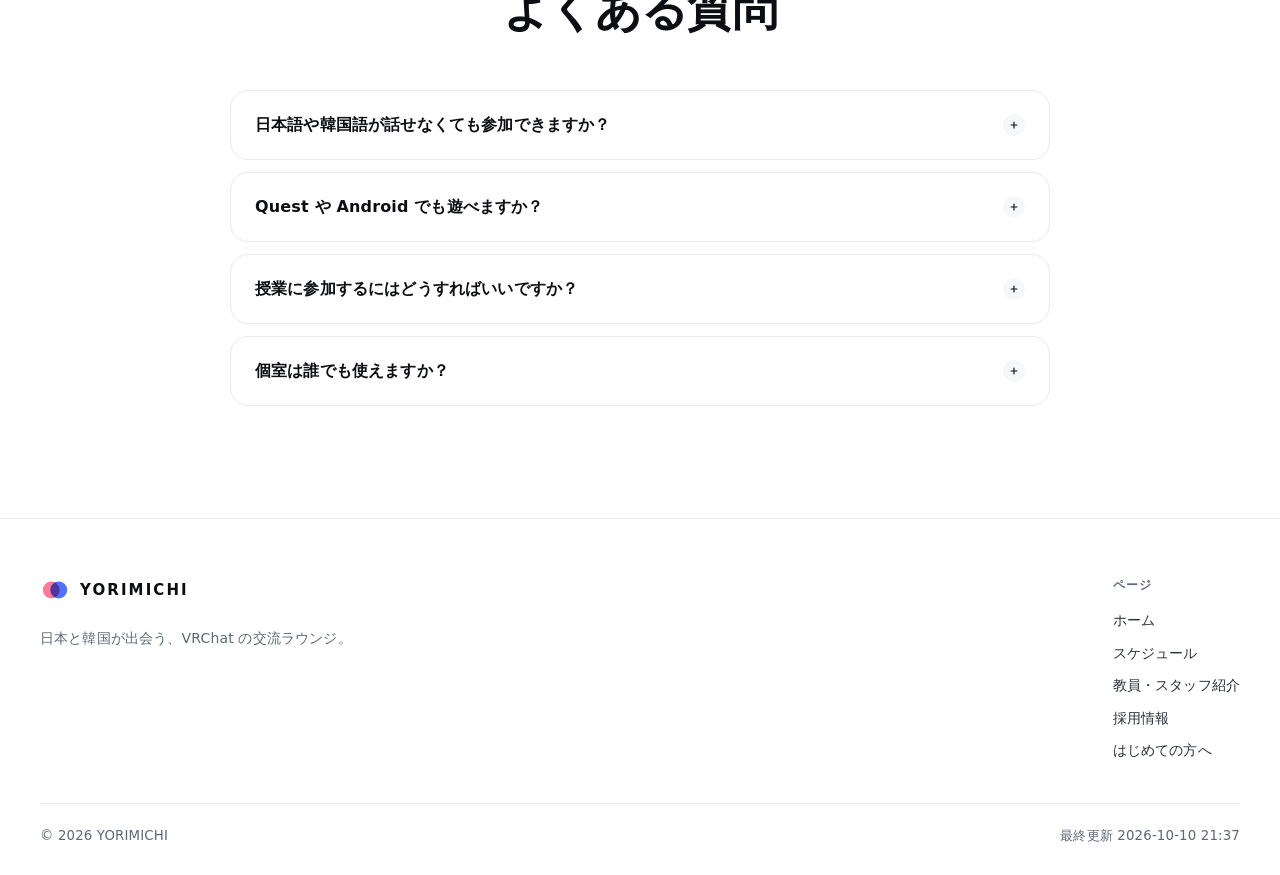
==== commit 0659c750: "Add files via upload" ====
--- a/guide.html
+++ b/guide.html
@@ -13,7 +13,7 @@
   <link rel="preconnect" href="https://fonts.googleapis.com">
   <link rel="preconnect" href="https://fonts.gstatic.com" crossorigin>
   <link href="https://fonts.googleapis.com/css2?family=Inter:wght@400;500;600;700;800&family=Noto+Sans+JP:wght@400;500;700;900&family=Noto+Sans+KR:wght@400;500;700;900&display=swap" rel="stylesheet">
-  <link rel="stylesheet" href="assets/css/style.css?v=20261010c">
+  <link rel="stylesheet" href="assets/css/style.css?v=20261010e">
 </head>
 <body data-page="guide">
   <div id="site-header"></div>
@@ -63,6 +63,6 @@
     </section>
   </main>
   <div id="site-footer"></div>
-  <script src="assets/js/main.js?v=20261010c"></script>
+  <script src="assets/js/main.js?v=20261010e"></script>
 </body>
 </html>
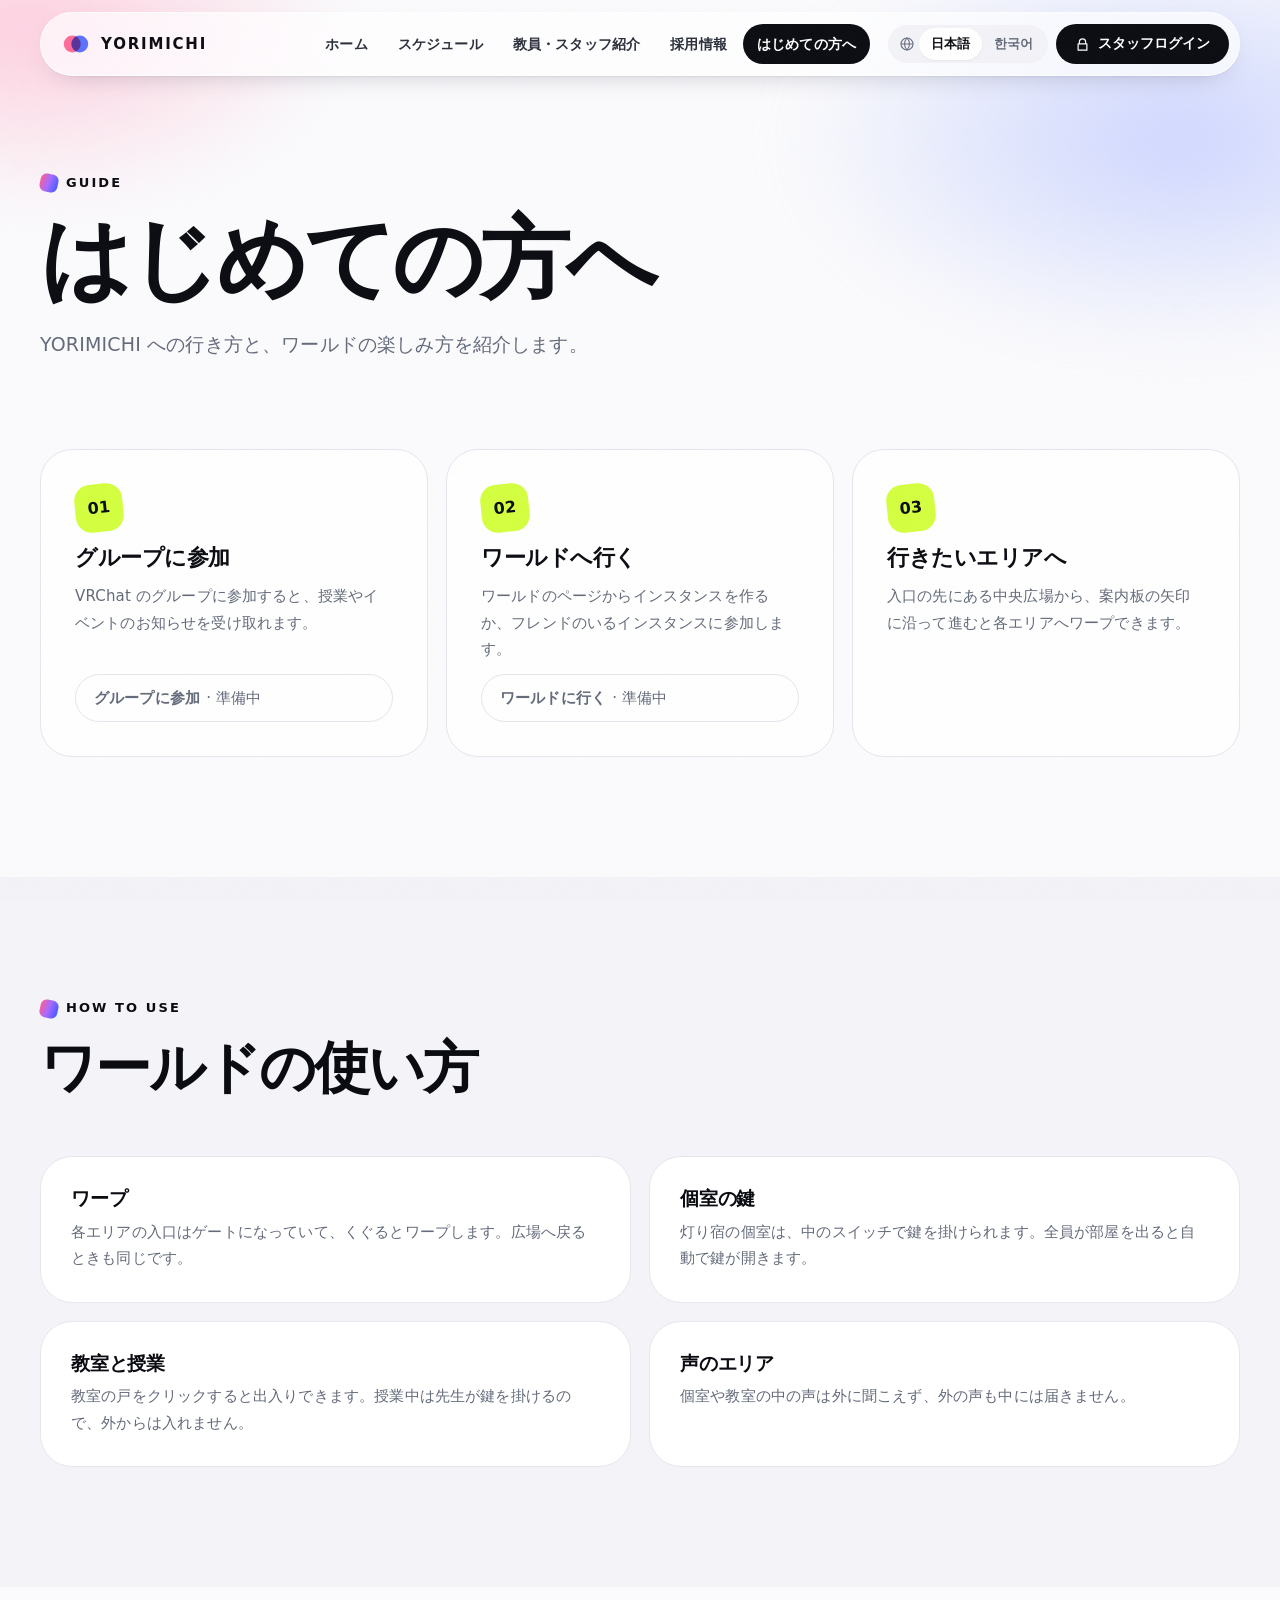
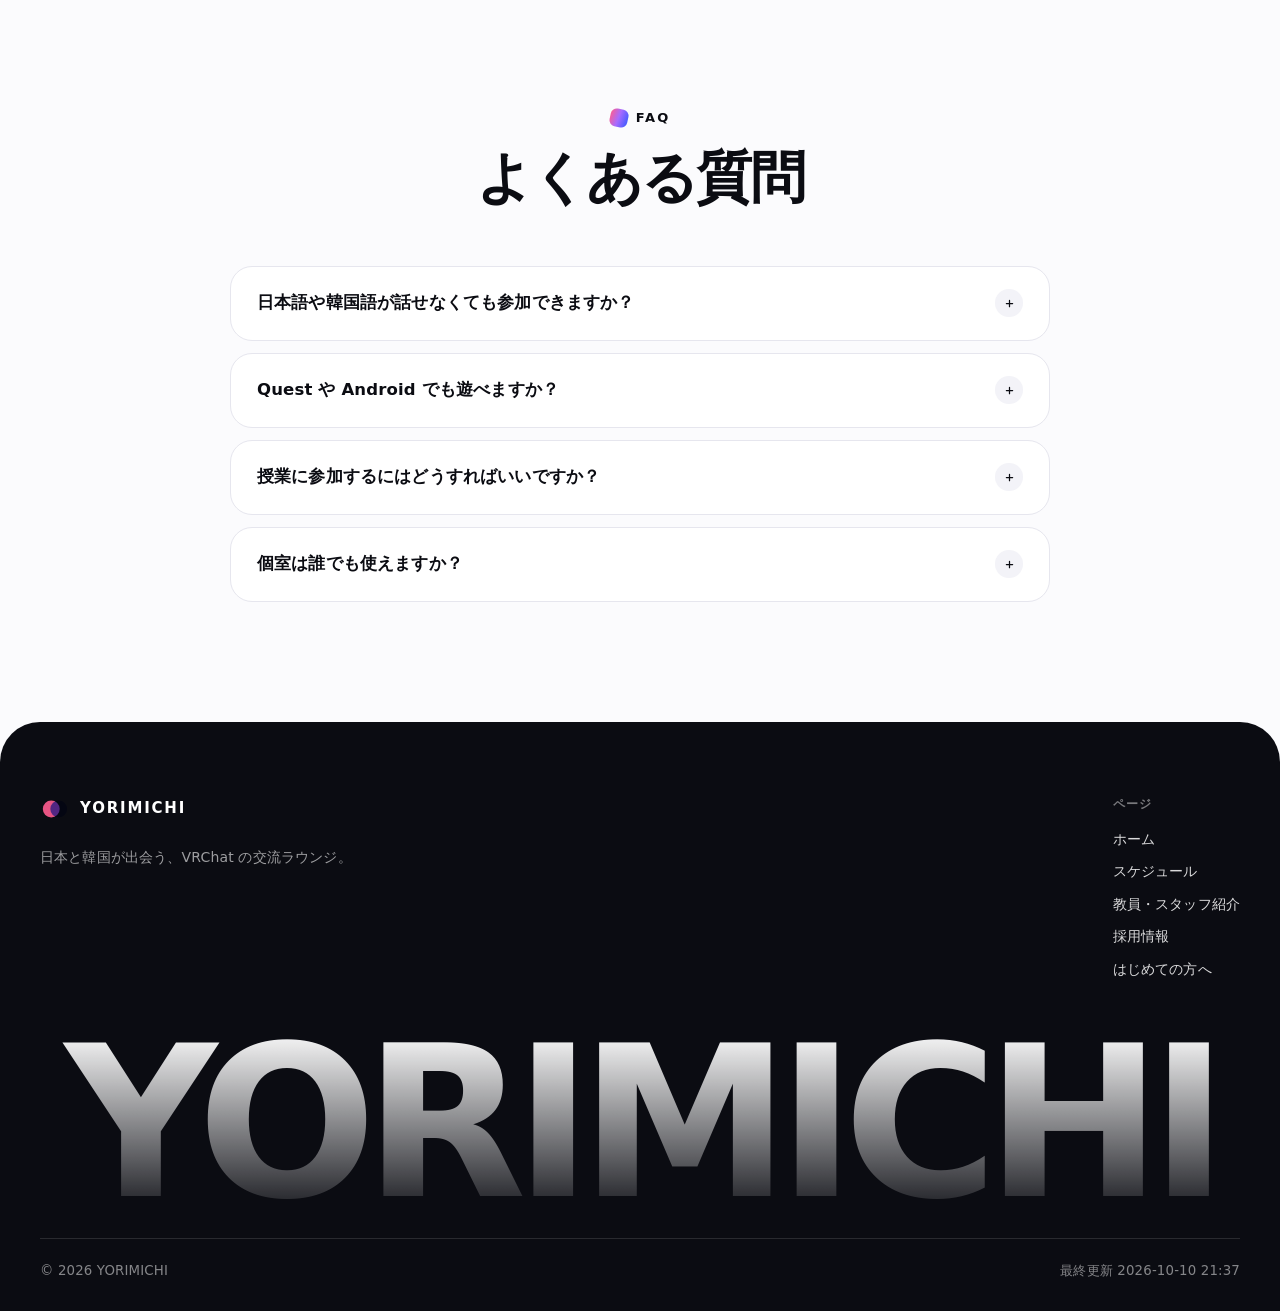
==== commit 17d49749: "Add files via upload" ====
--- a/guide.html
+++ b/guide.html
@@ -12,8 +12,8 @@
   <link rel="icon" href="assets/favicon.svg" type="image/svg+xml">
   <link rel="preconnect" href="https://fonts.googleapis.com">
   <link rel="preconnect" href="https://fonts.gstatic.com" crossorigin>
-  <link href="https://fonts.googleapis.com/css2?family=Inter:wght@400;500;600;700;800&family=Noto+Sans+JP:wght@400;500;700;900&family=Noto+Sans+KR:wght@400;500;700;900&display=swap" rel="stylesheet">
-  <link rel="stylesheet" href="assets/css/style.css?v=20261010e">
+  <link href="https://fonts.googleapis.com/css2?family=Inter:wght@400;500;600;700;800&family=Plus+Jakarta+Sans:wght@700;800&family=Noto+Sans+JP:wght@400;500;700;900&family=Noto+Sans+KR:wght@400;500;700;900&display=swap" rel="stylesheet">
+  <link rel="stylesheet" href="assets/css/style.css?v=20261011d">
 </head>
 <body data-page="guide">
   <div id="site-header"></div>
@@ -59,10 +59,14 @@
           <h2 data-i18n="faq.title"></h2>
         </header>
         <div class="faq" id="faq-list"></div>
+        <div class="faq-contact" id="faq-contact" hidden>
+          <p data-i18n="faq.contact.lead"></p>
+          <a class="btn btn--primary" data-link="contact_form_url" href="#"><span data-i18n="faq.contact.btn"></span><svg viewBox="0 0 20 20" aria-hidden="true"><path d="M7 4l6 6-6 6" fill="none" stroke="currentColor" stroke-width="2" stroke-linecap="round" stroke-linejoin="round"/></svg></a>
+        </div>
       </div>
     </section>
   </main>
   <div id="site-footer"></div>
-  <script src="assets/js/main.js?v=20261010e"></script>
+  <script src="assets/js/main.js?v=20261011d"></script>
 </body>
 </html>
--- a/assets/css/style.css
+++ b/assets/css/style.css
@@ -1,26 +1,34 @@
-/* YORIMICHI site — light, modern, bilingual (ja / ko) */
+/* YORIMICHI site — v2 design: bright, playful, bilingual (ja / ko) */
 :root {
-  --bg: #ffffff;
-  --soft: #f6f7f9;
-  --soft-2: #eef0f4;
-  --ink: #0c0e13;
-  --ink-2: #2a2f3a;
-  --muted: #5f6676;
-  --line: #e7e9ee;
-  --accent: #3157ff;
-  --accent-ink: #1f3fd6;
-  --sakura: #ff6b8b;
-  --mint: #23b26d;
-  --radius: 20px;
-  --radius-lg: 28px;
-  --shadow-sm: 0 1px 2px rgba(16, 24, 40, .05);
-  --shadow: 0 1px 2px rgba(16, 24, 40, .04), 0 8px 24px -8px rgba(16, 24, 40, .12);
-  --shadow-lg: 0 2px 4px rgba(16, 24, 40, .04), 0 30px 60px -20px rgba(16, 24, 40, .25);
+  --bg: #fbfbfd;
+  --soft: #f3f3f8;
+  --soft-2: #ebebf3;
+  --ink: #0b0c12;
+  --ink-2: #2b2f3b;
+  --muted: #636a7a;
+  --line: #e6e6ee;
+  --accent: #3d5afe;
+  --accent-ink: #2a43d9;
+  --sakura: #ff5d8f;
+  --lilac: #a76bff;
+  --mint: #1fbf75;
+  --lime: #d4ff3f;
+  --sun: #ffb547;
+  --grad: linear-gradient(100deg, var(--sakura) 0%, var(--lilac) 48%, var(--accent) 100%);
+  --radius: 22px;
+  --radius-lg: 32px;
+  --shadow-sm: 0 1px 2px rgba(16, 18, 40, .05);
+  --shadow: 0 1px 2px rgba(16, 18, 40, .04), 0 12px 32px -12px rgba(16, 18, 40, .16);
+  --shadow-lg: 0 2px 6px rgba(16, 18, 40, .04), 0 40px 80px -30px rgba(16, 18, 40, .35);
   --font-ja: "Inter", "Noto Sans JP", "Hiragino Sans", "Yu Gothic UI", system-ui, sans-serif;
   --font-ko: "Inter", "Noto Sans KR", "Apple SD Gothic Neo", "Malgun Gothic", system-ui, sans-serif;
+  --font-display: "Plus Jakarta Sans", "Inter", system-ui, sans-serif;
   --ease: cubic-bezier(.2, .7, .2, 1);
+  --spring: cubic-bezier(.34, 1.56, .64, 1);
   color-scheme: light;
 }
+
+@view-transition { navigation: auto; }
 
 *, *::before, *::after { box-sizing: border-box; }
 [hidden] { display: none !important; }
@@ -37,12 +45,19 @@
   text-rendering: optimizeLegibility;
   overflow-x: hidden;
 }
+/* soft film grain over everything (very faint) */
+body::after {
+  content: ""; position: fixed; inset: 0; z-index: 200; pointer-events: none; opacity: .035;
+  background-image: url("data:image/svg+xml,%3Csvg xmlns='http://www.w3.org/2000/svg' width='160' height='160'%3E%3Cfilter id='n'%3E%3CfeTurbulence type='fractalNoise' baseFrequency='.9' numOctaves='2' stitchTiles='stitch'/%3E%3C/filter%3E%3Crect width='100%25' height='100%25' filter='url(%23n)'/%3E%3C/svg%3E");
+}
 html[lang="ko"] body { font-family: var(--font-ko); word-break: keep-all; }
 img { display: block; max-width: 100%; height: auto; }
 a { color: inherit; text-decoration: none; }
 button { font: inherit; color: inherit; cursor: pointer; }
-h1, h2, h3 { margin: 0; line-height: 1.25; letter-spacing: -.01em; font-weight: 800; }
+h1, h2, h3 { margin: 0; line-height: 1.25; letter-spacing: -.01em; font-weight: 800; text-wrap: balance; }
+html[lang="ja"] :is(h1, h2, h3, .hero__lead, .section__lead, .page-hero__lead) { word-break: auto-phrase; }
 p { margin: 0; }
+::selection { background: var(--lime); color: var(--ink); }
 :focus-visible { outline: 2px solid var(--accent); outline-offset: 3px; border-radius: 8px; }
 
 .container { width: min(1200px, 100% - 40px); margin-inline: auto; }
@@ -50,337 +65,378 @@
 .muted { color: var(--muted); }
 .skip { position: absolute; left: -999px; top: 8px; background: var(--ink); color: #fff; padding: 8px 14px; border-radius: 10px; z-index: 100; }
 .skip:focus { left: 12px; }
-
-/* ---------- Header ---------- */
-.header {
-  position: sticky; top: 0; z-index: 50;
+.grad { background: var(--grad); -webkit-background-clip: text; background-clip: text; color: transparent; }
+
+/* ---------- Header (floating island) ---------- */
+.header { position: sticky; top: 0; z-index: 50; padding: 12px 0 0; pointer-events: none; }
+.header__inner {
+  pointer-events: auto;
+  display: flex; align-items: center; gap: 18px; height: 64px; padding: 0 10px 0 20px;
   background: rgba(255, 255, 255, .72);
-  backdrop-filter: saturate(180%) blur(16px);
-  -webkit-backdrop-filter: saturate(180%) blur(16px);
-  border-bottom: 1px solid transparent;
-  transition: border-color .3s, box-shadow .3s;
-}
-.header.is-scrolled { border-bottom-color: var(--line); box-shadow: 0 6px 20px -16px rgba(16, 24, 40, .35); }
-.header__inner { display: flex; align-items: center; gap: 24px; height: 68px; }
-.brand { display: inline-flex; align-items: center; gap: 10px; font-weight: 800; letter-spacing: .14em; font-size: 15px; }
-.brand__mark { width: 30px; height: 30px; }
-.nav { display: flex; gap: 4px; margin-left: auto; }
-.nav a { padding: 8px 14px; border-radius: 999px; font-size: 14px; font-weight: 500; color: var(--ink-2); transition: background .2s, color .2s; }
+  backdrop-filter: saturate(180%) blur(18px); -webkit-backdrop-filter: saturate(180%) blur(18px);
+  border: 1px solid rgba(255, 255, 255, .8); border-radius: 999px;
+  box-shadow: 0 1px 0 rgba(16, 18, 40, .04), 0 10px 30px -18px rgba(16, 18, 40, .35);
+  transition: box-shadow .3s, background .3s;
+}
+.header.is-scrolled .header__inner { background: rgba(255, 255, 255, .86); box-shadow: 0 1px 0 rgba(16, 18, 40, .05), 0 16px 40px -18px rgba(16, 18, 40, .45); }
+.progress { position: absolute; left: 32px; right: 32px; bottom: -1px; height: 2px; border-radius: 2px; background: var(--grad); transform-origin: left; transform: scaleX(0); opacity: .9; }
+.header__inner { position: relative; }
+.brand { display: inline-flex; align-items: center; gap: 10px; font-family: var(--font-display); font-weight: 800; letter-spacing: .12em; font-size: 15px; }
+.brand__mark { width: 30px; height: 30px; transition: transform .6s var(--spring); }
+.brand:hover .brand__mark { transform: rotate(-20deg) scale(1.08); }
+.nav { display: flex; gap: 2px; margin-left: auto; }
+.nav a { position: relative; padding: 8px 14px; border-radius: 999px; font-size: 14px; font-weight: 600; color: var(--ink-2); transition: background .2s, color .2s; }
 .nav a:hover { background: var(--soft); color: var(--ink); }
-.header__actions { display: flex; align-items: center; gap: 10px; }
-.nav a[aria-current="page"] { color: var(--ink); background: var(--soft); font-weight: 700; }
-.lang { display: inline-flex; align-items: center; padding: 3px; background: var(--soft); border: 1px solid var(--line); border-radius: 999px; }
+.nav a[aria-current="page"] { color: #fff; background: var(--ink); }
+.header__actions { display: flex; align-items: center; gap: 8px; }
+.lang { display: inline-flex; align-items: center; padding: 3px; background: var(--soft); border-radius: 999px; }
 .lang__icon { width: 16px; height: 16px; margin: 0 4px 0 8px; color: var(--muted); }
 .lang button { border: 0; background: transparent; padding: 5px 12px; border-radius: 999px; font-size: 13px; font-weight: 700; color: var(--muted); transition: all .2s; }
 .lang button[lang="ja"] { font-family: "Noto Sans JP", sans-serif; }
 .lang button[lang="ko"] { font-family: "Noto Sans KR", sans-serif; }
 .lang button[aria-pressed="true"] { background: #fff; color: var(--ink); box-shadow: var(--shadow-sm); }
-.menu-btn { display: none; width: 42px; height: 42px; border: 1px solid var(--line); background: #fff; border-radius: 12px; position: relative; }
-.menu-btn span { position: absolute; left: 12px; right: 12px; height: 2px; background: var(--ink); border-radius: 2px; transition: transform .3s var(--ease), top .3s var(--ease); }
-.menu-btn span:first-child { top: 16px; }
-.menu-btn span:last-child { top: 24px; }
-.menu-btn[aria-expanded="true"] span:first-child { top: 20px; transform: rotate(45deg); }
-.menu-btn[aria-expanded="true"] span:last-child { top: 20px; transform: rotate(-45deg); }
+.menu-btn { display: none; width: 44px; height: 44px; border: 0; background: var(--soft); border-radius: 999px; position: relative; }
+.menu-btn span { position: absolute; left: 13px; right: 13px; height: 2px; background: var(--ink); border-radius: 2px; transition: transform .3s var(--ease), top .3s var(--ease); }
+.menu-btn span:first-child { top: 18px; }
+.menu-btn span:last-child { top: 25px; }
+.menu-btn[aria-expanded="true"] span:first-child { top: 21px; transform: rotate(45deg); }
+.menu-btn[aria-expanded="true"] span:last-child { top: 21px; transform: rotate(-45deg); }
 
 /* ---------- Buttons ---------- */
 .btn {
-  display: inline-flex; align-items: center; justify-content: center; gap: 8px;
-  height: 50px; padding: 0 24px; border-radius: 999px;
+  position: relative; display: inline-flex; align-items: center; justify-content: center; gap: 8px;
+  height: 52px; padding: 0 26px; border-radius: 999px;
   font-weight: 700; font-size: 15px; white-space: nowrap;
   border: 1px solid transparent;
-  transition: transform .2s var(--ease), box-shadow .2s, background .2s, color .2s, border-color .2s;
-}
-.btn svg { width: 18px; height: 18px; transition: transform .2s var(--ease); }
-.btn:hover svg { transform: translateX(3px); }
-.btn:active { transform: translateY(1px) scale(.99); }
+  transition: transform .25s var(--spring), box-shadow .25s, background .2s, color .2s, border-color .2s;
+}
+.btn svg { width: 18px; height: 18px; transition: transform .25s var(--spring); }
+.btn:hover svg { transform: translateX(4px); }
+.btn:active { transform: scale(.97); }
 .btn--sm { height: 40px; padding: 0 18px; font-size: 13.5px; }
-.btn--primary { background: var(--ink); color: #fff; box-shadow: 0 10px 24px -10px rgba(12, 14, 19, .55); }
-.btn--primary:hover { background: #000; box-shadow: 0 14px 30px -10px rgba(12, 14, 19, .6); transform: translateY(-1px); }
+.btn--primary { background: var(--ink); color: #fff; box-shadow: 0 12px 28px -12px rgba(11, 12, 18, .7); overflow: hidden; isolation: isolate; }
+.btn--primary::before { content: ""; position: absolute; inset: 0; z-index: -1; background: var(--grad); opacity: 0; transition: opacity .35s; }
+.btn--primary:hover { transform: translateY(-2px); box-shadow: 0 18px 36px -14px rgba(167, 107, 255, .75); }
+.btn--primary:hover::before { opacity: 1; }
 .btn--dark { background: var(--ink); color: #fff; }
 .btn--dark:hover { background: #000; }
 .btn--ghost { background: #fff; border-color: var(--line); color: var(--ink); box-shadow: var(--shadow-sm); }
-.btn--ghost:hover { border-color: #d5d9e1; transform: translateY(-1px); }
+.btn--ghost:hover { border-color: var(--ink); transform: translateY(-2px); }
 .btn--light { background: #fff; color: var(--ink); }
-.btn--light:hover { transform: translateY(-1px); box-shadow: 0 12px 30px -12px rgba(0, 0, 0, .5); }
-.btn--outline-light { border-color: rgba(255, 255, 255, .35); color: #fff; }
-.btn--outline-light:hover { background: rgba(255, 255, 255, .1); border-color: rgba(255, 255, 255, .6); }
-.btn.is-soon { opacity: .5; pointer-events: none; box-shadow: none; }
+.btn--light:hover { transform: translateY(-2px); box-shadow: 0 14px 34px -12px rgba(0, 0, 0, .55); background: var(--lime); }
+.btn--outline-light { border-color: rgba(255, 255, 255, .3); color: #fff; }
+.btn--outline-light:hover { background: rgba(255, 255, 255, .12); border-color: rgba(255, 255, 255, .7); }
+.btn.is-soon { opacity: .45; pointer-events: none; box-shadow: none; }
+.btn.is-soon svg { display: none; }
+.btn.is-soon::after { content: "· " attr(data-soon); font-weight: 500; }
 .login-btn svg { width: 15px; height: 15px; flex: none; }
 .login-btn:hover svg { transform: none; }
 .login-btn.is-in { background: #fff; color: var(--ink); border-color: var(--line); max-width: 180px; }
-.login-btn.is-in .login-btn__text { overflow: hidden; text-overflow: ellipsis; color: #1f9d57; }
+.login-btn.is-in .login-btn__text { overflow: hidden; text-overflow: ellipsis; color: #13a463; }
 .login-btn.is-in svg { display: none; }
-.btn.is-soon svg { display: none; }
-.btn.is-soon::after { content: "· " attr(data-soon); font-weight: 500; }
 
 /* ---------- Notice ---------- */
-.notice { background: var(--soft); border-bottom: 1px solid var(--line); font-size: 14px; }
-.notice__inner { display: flex; align-items: center; gap: 10px; padding: 10px 0; color: var(--ink-2); }
-.notice__dot { width: 8px; height: 8px; border-radius: 50%; background: var(--sakura); box-shadow: 0 0 0 4px rgba(255, 107, 139, .18); flex: none; }
+.notice-wrap { margin-top: 20px; }
+.notice { display: flex; align-items: center; gap: 12px; padding: 14px 20px; border-radius: 18px; background: #fff; border: 1px solid var(--line); box-shadow: var(--shadow-sm); font-size: 14.5px; font-weight: 600; color: var(--ink-2); }
+.notice__dot { width: 9px; height: 9px; border-radius: 50%; background: var(--sakura); flex: none; animation: ping 2s ease-out infinite; }
+@keyframes ping { 0% { box-shadow: 0 0 0 0 rgba(255, 93, 143, .55); } 80%, 100% { box-shadow: 0 0 0 10px rgba(255, 93, 143, 0); } }
 
 /* ---------- Hero ---------- */
-.hero { position: relative; padding: 72px 0 40px; overflow: hidden; }
-.hero__glow {
-  position: absolute; inset: -20% -10% auto; height: 760px; pointer-events: none; z-index: -1;
-  background:
-    radial-gradient(40% 50% at 78% 30%, rgba(49, 87, 255, .13), transparent 70%),
-    radial-gradient(35% 45% at 18% 20%, rgba(255, 107, 139, .14), transparent 70%);
-  filter: blur(10px);
-}
-.hero__grid { display: grid; grid-template-columns: 1fr 1.08fr; gap: 56px; align-items: center; }
+/* The page starts behind the floating header, so the soft colours reach the top edge. */
+#main { margin-top: -76px; }
+.hero { position: relative; padding: 148px 0 0; isolation: isolate; }
+.hero__mesh { position: absolute; inset: -140px 0 auto; height: 900px; z-index: -1; pointer-events: none; overflow: hidden; }
+.hero__mesh span { position: absolute; width: 46vw; height: 46vw; max-width: 680px; max-height: 680px; border-radius: 50%; filter: blur(80px); opacity: .5; animation: drift 18s ease-in-out infinite alternate; }
+.hero__mesh span:nth-child(1) { left: -8%; top: 4%; background: #ffc2d6; }
+.hero__mesh span:nth-child(2) { right: -6%; top: -6%; background: #c9d2ff; animation-delay: -6s; }
+.hero__mesh span:nth-child(3) { left: 34%; top: 28%; background: #e6d9ff; animation-delay: -12s; opacity: .55; }
+@keyframes drift { from { transform: translate(0, 0) scale(1); } to { transform: translate(6%, 8%) scale(1.12); } }
+.hero__head { text-align: center; display: flex; flex-direction: column; align-items: center; }
 .pill {
   display: inline-flex; align-items: center; gap: 8px;
-  padding: 6px 14px 6px 10px; border-radius: 999px;
-  background: #fff; border: 1px solid var(--line); box-shadow: var(--shadow-sm);
-  font-size: 13px; font-weight: 600; color: var(--ink-2);
-}
-.pill__dot { width: 8px; height: 8px; border-radius: 50%; background: var(--mint); box-shadow: 0 0 0 4px rgba(35, 178, 109, .16); }
-.hero__title { margin-top: 22px; font-size: clamp(34px, 5.2vw, 66px); font-weight: 900; line-height: 1.14; letter-spacing: -.03em; }
-.hero__title .grad { white-space: nowrap; }   /* keep the second phrase on one line */
-html[lang="ko"] .hero__title { letter-spacing: -.035em; }
-.grad { background: linear-gradient(100deg, var(--sakura) 0%, #a35cff 45%, var(--accent) 100%); -webkit-background-clip: text; background-clip: text; color: transparent; }
-.hero__lead { margin-top: 22px; font-size: clamp(16px, 1.6vw, 18px); color: var(--muted); max-width: 34em; }
-.hero__cta { display: flex; flex-wrap: wrap; gap: 12px; margin-top: 32px; }
-.hero__meta { display: flex; flex-wrap: wrap; gap: 8px 22px; margin: 28px 0 0; padding: 0; list-style: none; font-size: 13.5px; color: var(--muted); }
-.hero__meta li { display: flex; align-items: center; gap: 8px; }
-.hero__meta li + li::before { content: ""; width: 4px; height: 4px; border-radius: 50%; background: #c8ccd5; margin-right: 6px; }
-.hero__meta b { color: var(--ink-2); font-weight: 600; }
-
-.hero__visual { position: relative; }
+  padding: 7px 16px 7px 12px; border-radius: 999px;
+  background: rgba(255, 255, 255, .8); border: 1px solid var(--line); box-shadow: var(--shadow-sm);
+  font-size: 13px; font-weight: 700; color: var(--ink-2);
+}
+.pill__dot { width: 8px; height: 8px; border-radius: 50%; background: var(--mint); animation: pingMint 2s ease-out infinite; }
+@keyframes pingMint { 0% { box-shadow: 0 0 0 0 rgba(31, 191, 117, .5); } 80%, 100% { box-shadow: 0 0 0 9px rgba(31, 191, 117, 0); } }
+.hero__title { margin-top: 26px; font-size: clamp(44px, 8.4vw, 116px); font-weight: 900; line-height: 1.06; letter-spacing: -.045em; }
+.hero__title .grad { white-space: nowrap; background-size: 200% 100%; animation: sheen 8s ease-in-out infinite alternate; }
+@keyframes sheen { from { background-position: 0% 50%; } to { background-position: 100% 50%; } }
+html[lang="ko"] .hero__title { letter-spacing: -.05em; }
+.hero__lead { margin-top: 26px; font-size: clamp(16px, 1.6vw, 19px); color: var(--muted); max-width: 36em; }
+.hero__cta { display: flex; flex-wrap: wrap; justify-content: center; gap: 12px; margin-top: 34px; }
+.page-hero .hero__cta { justify-content: flex-start; }
+.hero__meta { display: flex; flex-wrap: wrap; justify-content: center; gap: 8px; margin: 26px 0 0; padding: 0; list-style: none; font-size: 13px; color: var(--muted); }
+.hero__meta li { display: flex; align-items: center; gap: 6px; padding: 5px 12px; border-radius: 999px; background: rgba(255, 255, 255, .7); border: 1px solid var(--line); }
+.hero__meta b { color: var(--ink-2); font-weight: 700; }
+
+.hero__visual { position: relative; margin-top: 64px; }
 .shot { margin: 0; border-radius: var(--radius-lg); overflow: hidden; background: var(--soft); box-shadow: var(--shadow-lg); position: relative; }
-.shot::after { content: ""; position: absolute; inset: 0; border-radius: inherit; box-shadow: inset 0 0 0 1px rgba(12, 14, 19, .06); pointer-events: none; }
-.shot--hero { aspect-ratio: 16 / 11; transform: perspective(1600px) rotateY(-4deg) rotateX(1deg); transition: transform .8s var(--ease); }
-.hero__visual:hover .shot--hero { transform: perspective(1600px) rotateY(0) rotateX(0); }
+.shot::after { content: ""; position: absolute; inset: 0; border-radius: inherit; box-shadow: inset 0 0 0 1px rgba(11, 12, 18, .06); pointer-events: none; }
+.shot--hero { aspect-ratio: 21 / 9; transform: perspective(1800px) rotateX(8deg) scale(.96); transform-origin: center top; transition: transform 1.2s var(--ease); }
+.hero__visual.is-in .shot--hero, .yo-editing .shot--hero { transform: none; }
 .shot img { width: 100%; height: 100%; object-fit: cover; }
 
 .float-card {
-  position: absolute; background: rgba(255, 255, 255, .86);
-  backdrop-filter: blur(14px); -webkit-backdrop-filter: blur(14px);
-  border: 1px solid rgba(255, 255, 255, .9); border-radius: 18px;
-  box-shadow: 0 20px 40px -18px rgba(16, 24, 40, .35);
+  position: absolute; z-index: 2; background: rgba(255, 255, 255, .82);
+  backdrop-filter: blur(16px) saturate(160%); -webkit-backdrop-filter: blur(16px) saturate(160%);
+  border: 1px solid rgba(255, 255, 255, .9); border-radius: 20px;
+  box-shadow: 0 24px 48px -20px rgba(16, 18, 40, .45);
   animation: float 6s ease-in-out infinite;
 }
-.float-card--next { left: -28px; bottom: 36px; padding: 16px 18px; min-width: 220px; max-width: 280px; }
-.float-card__label { font-size: 11.5px; font-weight: 700; letter-spacing: .08em; text-transform: uppercase; color: var(--accent); }
-.float-card__title { margin-top: 4px; font-weight: 700; font-size: 15px; line-height: 1.45; }
-.float-card__meta { margin-top: 4px; font-size: 13px; color: var(--muted); }
-.float-card--voice { right: -18px; top: 28px; display: flex; align-items: center; gap: 10px; padding: 10px 16px 10px 10px; font-size: 13.5px; font-weight: 600; animation-delay: -3s; }
-.float-card__icon { display: grid; place-items: center; width: 32px; height: 32px; border-radius: 10px; background: rgba(35, 178, 109, .12); color: var(--mint); }
+a.float-card { color: inherit; transition: box-shadow .3s; }
+a.float-card:hover { box-shadow: 0 30px 56px -18px rgba(61, 90, 254, .5); }
+.float-card--next { left: -20px; bottom: 32px; padding: 16px 20px; min-width: 240px; max-width: 300px; }
+.float-card__label { font-size: 11.5px; font-weight: 800; letter-spacing: .1em; text-transform: uppercase; color: var(--accent); }
+.float-card__title { margin-top: 4px; font-weight: 800; font-size: 15.5px; line-height: 1.45; }
+.float-card__meta { margin-top: 4px; font-size: 13px; color: var(--muted); font-variant-numeric: tabular-nums; }
+.float-card--voice { right: -20px; top: 32px; display: flex; align-items: center; gap: 10px; padding: 10px 18px 10px 10px; font-size: 13.5px; font-weight: 700; animation-delay: -3s; }
+.float-card__icon { display: grid; place-items: center; width: 34px; height: 34px; border-radius: 12px; background: rgba(31, 191, 117, .14); color: var(--mint); }
 .float-card__icon svg { width: 18px; height: 18px; }
-@keyframes float { 0%, 100% { transform: translateY(0); } 50% { transform: translateY(-8px); } }
-
-.stats { display: grid; grid-template-columns: repeat(4, 1fr); margin: 64px 0 0; border: 1px solid var(--line); border-radius: var(--radius); background: #fff; box-shadow: var(--shadow-sm); }
-.stats div { padding: 24px 28px; }
-.stats div + div { border-left: 1px solid var(--line); }
-.stats dt { font-size: 36px; font-weight: 800; letter-spacing: -.03em; line-height: 1; }
-.stats dd { margin: 8px 0 0; color: var(--muted); font-size: 14px; }
+.float-card--clock { right: 28px; bottom: -26px; display: flex; align-items: center; gap: 12px; padding: 12px 20px; background: var(--ink); color: #fff; border-color: rgba(255, 255, 255, .1); animation-delay: -1.5s; }
+.float-card--clock b { font-family: var(--font-display); font-size: 26px; font-weight: 800; letter-spacing: -.02em; font-variant-numeric: tabular-nums; line-height: 1; }
+.float-card--clock small { font-size: 12px; color: rgba(255, 255, 255, .7); line-height: 1.35; white-space: pre-line; }
+.live-dot { width: 9px; height: 9px; border-radius: 50%; background: var(--lime); box-shadow: 0 0 12px var(--lime); flex: none; }
+@keyframes float { 0%, 100% { transform: translateY(0); } 50% { transform: translateY(-9px); } }
+
+.stats { display: grid; grid-template-columns: repeat(4, 1fr); gap: 14px; margin: 96px 0 0; padding: 0; }
+.stats div { padding: 26px 28px; border-radius: var(--radius); background: #fff; border: 1px solid var(--line); box-shadow: var(--shadow-sm); transition: transform .3s var(--spring); }
+.stats div:hover { transform: translateY(-4px) rotate(-1deg); }
+.stats dt { font-family: var(--font-display); font-size: clamp(40px, 5vw, 64px); font-weight: 800; letter-spacing: -.04em; line-height: 1; background: var(--grad); -webkit-background-clip: text; background-clip: text; color: transparent; font-variant-numeric: tabular-nums; }
+.stats dd { margin: 10px 0 0; color: var(--muted); font-size: 14px; font-weight: 600; }
 
 /* ---------- Sections ---------- */
-.section { padding: 112px 0; }
+.section { padding: 120px 0; }
 .section--tight { padding: 88px 0 112px; }
 .section--soft { background: var(--soft); }
-.section__head { max-width: 680px; margin-bottom: 52px; }
+.section__head { max-width: 720px; margin-bottom: 56px; }
 .section__head--row { max-width: none; display: flex; align-items: flex-end; justify-content: space-between; gap: 24px; flex-wrap: wrap; }
 .section__head--center { text-align: center; margin-inline: auto; }
-.eyebrow { font-size: 13px; font-weight: 700; letter-spacing: .14em; text-transform: uppercase; color: var(--accent); margin-bottom: 12px; }
-.eyebrow--light { color: #9fb2ff; }
-.section h2 { font-size: clamp(30px, 4vw, 46px); font-weight: 900; letter-spacing: -.025em; }
-.section__lead { margin-top: 16px; color: var(--muted); font-size: 17px; }
-
-/* Features */
-.features { display: grid; grid-template-columns: repeat(3, 1fr); gap: 20px; }
-.feature { padding: 32px; border: 1px solid var(--line); border-radius: var(--radius); background: #fff; transition: transform .3s var(--ease), box-shadow .3s, border-color .3s; }
-.feature:hover { transform: translateY(-4px); box-shadow: var(--shadow); border-color: #dfe2e8; }
-.feature__icon { display: grid; place-items: center; width: 48px; height: 48px; border-radius: 14px; background: var(--soft); color: var(--ink); margin-bottom: 24px; }
-.feature:nth-child(1) .feature__icon { background: rgba(255, 107, 139, .12); color: #e04870; }
-.feature:nth-child(2) .feature__icon { background: rgba(35, 178, 109, .12); color: #179359; }
-.feature:nth-child(3) .feature__icon { background: rgba(49, 87, 255, .1); color: var(--accent); }
-.feature__icon svg { width: 24px; height: 24px; }
-.feature h3 { font-size: 20px; }
-.feature p { margin-top: 10px; color: var(--muted); font-size: 15px; }
+.eyebrow { display: inline-flex; align-items: center; gap: 8px; font-family: var(--font-display); font-size: 13px; font-weight: 800; letter-spacing: .16em; text-transform: uppercase; color: var(--ink); margin-bottom: 16px; }
+.eyebrow::before { content: ""; width: 18px; height: 18px; border-radius: 6px; background: var(--grad); transform: rotate(12deg); }
+.eyebrow--light { color: #fff; }
+.eyebrow--light::before { background: var(--lime); }
+.section h2 { font-size: clamp(32px, 4.6vw, 56px); font-weight: 900; letter-spacing: -.035em; line-height: 1.15; }
+.section__lead { margin-top: 18px; color: var(--muted); font-size: 17.5px; }
+
+/* pointer spotlight on cards (set by main.js) */
+.spot { position: relative; isolation: isolate; }
+.spot::before { content: ""; position: absolute; inset: 0; z-index: -1; border-radius: inherit; opacity: 0; transition: opacity .3s;
+  background: radial-gradient(420px circle at var(--mx, 50%) var(--my, 50%), rgba(167, 107, 255, .12), transparent 60%); }
+.spot:hover::before { opacity: 1; }
+
+/* Features (bento of pastel cards) */
+.features { display: grid; grid-template-columns: repeat(3, 1fr); gap: 18px; }
+.feature { padding: 36px 32px; border-radius: var(--radius-lg); background: #fff; border: 1px solid var(--line); transition: transform .4s var(--spring), box-shadow .3s; overflow: hidden; }
+.feature:hover { transform: translateY(-6px); box-shadow: var(--shadow); }
+.feature:nth-child(1) { background: linear-gradient(160deg, #fff0f5, #fff 60%); }
+.feature:nth-child(2) { background: linear-gradient(160deg, #eafcf3, #fff 60%); }
+.feature:nth-child(3) { background: linear-gradient(160deg, #eef1ff, #fff 60%); }
+.feature__icon { display: grid; place-items: center; width: 56px; height: 56px; border-radius: 18px; margin-bottom: 28px; color: #fff; transform: rotate(-6deg); transition: transform .4s var(--spring); box-shadow: 0 12px 24px -10px currentColor; }
+.feature:hover .feature__icon { transform: rotate(6deg) scale(1.08); }
+.feature:nth-child(1) .feature__icon { background: var(--sakura); color: #fff; box-shadow: 0 12px 24px -10px var(--sakura); }
+.feature:nth-child(2) .feature__icon { background: var(--mint); box-shadow: 0 12px 24px -10px var(--mint); }
+.feature:nth-child(3) .feature__icon { background: var(--accent); box-shadow: 0 12px 24px -10px var(--accent); }
+.feature__icon svg { width: 26px; height: 26px; }
+.feature h3 { font-size: 22px; letter-spacing: -.02em; }
+.feature p { margin-top: 12px; color: var(--muted); font-size: 15px; }
 
 /* Bento */
-.bento { display: grid; grid-template-columns: repeat(3, 1fr); grid-auto-rows: 340px; gap: 20px; }
-.tile { position: relative; overflow: hidden; border-radius: var(--radius-lg); background: #dde1e8; isolation: isolate; }
+.bento { display: grid; grid-template-columns: repeat(3, 1fr); grid-auto-rows: 360px; gap: 18px; }
+.tile { position: relative; overflow: hidden; border-radius: var(--radius-lg); background: #dde1e8; isolation: isolate; transition: transform .5s var(--ease), box-shadow .5s; }
+.tile:hover { transform: translateY(-4px); box-shadow: var(--shadow-lg); }
 .tile--wide { grid-column: span 2; }
-.tile img { position: absolute; inset: 0; width: 100%; height: 100%; object-fit: cover; transition: transform 1.2s var(--ease); z-index: -2; }
-.tile:hover img { transform: scale(1.045); }
-.tile::before { content: ""; position: absolute; inset: 0; z-index: -1; background: linear-gradient(180deg, rgba(10, 12, 18, 0) 38%, rgba(10, 12, 18, .72) 100%); }
-.tile__body { position: absolute; left: 0; right: 0; bottom: 0; padding: 28px; color: #fff; }
-.tile__body h3 { font-size: 24px; margin-top: 10px; }
+.tile img { position: absolute; inset: 0; width: 100%; height: 100%; object-fit: cover; transition: transform 1.4s var(--ease); z-index: -2; }
+.tile:hover img { transform: scale(1.06); }
+.tile::before { content: ""; position: absolute; inset: 0; z-index: -1; background: linear-gradient(180deg, rgba(8, 9, 14, 0) 34%, rgba(8, 9, 14, .78) 100%); }
+.tile__body { position: absolute; left: 0; right: 0; bottom: 0; padding: 30px; color: #fff; }
+.tile__body h3 { font-size: 28px; margin-top: 12px; letter-spacing: -.02em; }
 .tile__body p { margin-top: 6px; font-size: 14.5px; color: rgba(255, 255, 255, .86); max-width: 36em; }
-.tag { display: inline-block; padding: 4px 10px; border-radius: 999px; font-size: 11.5px; font-weight: 700; letter-spacing: .06em; background: rgba(255, 255, 255, .18); backdrop-filter: blur(8px); -webkit-backdrop-filter: blur(8px); border: 1px solid rgba(255, 255, 255, .25); }
+.tag { display: inline-block; padding: 5px 12px; border-radius: 999px; font-family: var(--font-display); font-size: 11.5px; font-weight: 800; letter-spacing: .08em; text-transform: uppercase; color: var(--ink); background: var(--lime); }
 
 /* News */
-.news { list-style: none; margin: 0; padding: 0; border-top: 1px solid var(--line); }
-.news li { display: grid; grid-template-columns: 140px 1fr; gap: 24px; padding: 22px 0; border-bottom: 1px solid var(--line); }
-.news time { color: var(--muted); font-size: 14px; font-variant-numeric: tabular-nums; padding-top: 2px; }
-.news h3 { font-size: 17px; font-weight: 700; }
-.news p { margin-top: 4px; color: var(--muted); font-size: 15px; }
-.news a { color: var(--accent); font-weight: 600; font-size: 14px; }
+.news { list-style: none; margin: 0; padding: 0; display: grid; gap: 12px; }
+.news li { display: grid; grid-template-columns: 150px 1fr; gap: 24px; padding: 24px 28px; border-radius: var(--radius); background: #fff; border: 1px solid var(--line); transition: transform .3s var(--spring), box-shadow .3s; }
+.news li:hover { transform: translateX(4px); box-shadow: var(--shadow); }
+.news time { font-family: var(--font-display); color: var(--muted); font-size: 14px; font-weight: 700; font-variant-numeric: tabular-nums; padding-top: 2px; }
+.news h3 { font-size: 18px; font-weight: 800; }
+.news p { margin-top: 6px; color: var(--muted); font-size: 15px; white-space: pre-line; }
+.news a { display: inline-block; margin-top: 8px; color: var(--accent); font-weight: 700; font-size: 14px; }
 
 /* Schedule */
-.tabs { display: inline-flex; padding: 4px; background: var(--soft); border: 1px solid var(--line); border-radius: 999px; }
-.tabs button { border: 0; background: transparent; padding: 8px 18px; border-radius: 999px; font-size: 14px; font-weight: 600; color: var(--muted); transition: all .2s; }
-.tabs button[aria-selected="true"] { background: #fff; color: var(--ink); box-shadow: var(--shadow-sm); }
+.tabs { display: inline-flex; padding: 4px; background: #fff; border: 1px solid var(--line); border-radius: 999px; box-shadow: var(--shadow-sm); }
+.tabs button { border: 0; background: transparent; padding: 9px 20px; border-radius: 999px; font-size: 14px; font-weight: 700; color: var(--muted); transition: all .25s var(--ease); }
+.tabs button[aria-selected="true"] { background: var(--ink); color: #fff; }
 .schedule { list-style: none; margin: 0; padding: 0; display: grid; gap: 14px; }
 .event {
-  display: grid; grid-template-columns: 92px 1fr auto; gap: 24px; align-items: center;
-  padding: 20px 24px 20px 20px; border: 1px solid var(--line); border-radius: var(--radius); background: #fff;
-  transition: transform .25s var(--ease), box-shadow .25s, border-color .25s;
-}
-.event:hover { transform: translateY(-2px); box-shadow: var(--shadow); border-color: #dfe2e8; }
-.event__date { display: grid; place-items: center; text-align: center; height: 88px; border-radius: 16px; background: var(--soft); }
-.event__month { font-size: 12px; font-weight: 700; color: var(--muted); letter-spacing: .06em; }
-.event__day { font-size: 30px; font-weight: 800; line-height: 1; letter-spacing: -.02em; }
-.event__dow { font-size: 12px; color: var(--muted); }
-.event--lesson .event__date { background: rgba(49, 87, 255, .08); }
+  display: grid; grid-template-columns: 96px 1fr auto; gap: 26px; align-items: center;
+  padding: 20px 28px 20px 20px; border: 1px solid var(--line); border-radius: var(--radius); background: #fff;
+  transition: transform .35s var(--spring), box-shadow .3s, border-color .3s;
+}
+.event:hover { transform: translateY(-3px); box-shadow: var(--shadow); }
+.event__date { display: grid; place-items: center; text-align: center; height: 96px; border-radius: 18px; background: var(--soft); }
+.event__month { font-family: var(--font-display); font-size: 12px; font-weight: 800; color: var(--muted); letter-spacing: .06em; }
+.event__day { font-family: var(--font-display); font-size: 34px; font-weight: 800; line-height: 1; letter-spacing: -.03em; }
+.event__dow { font-size: 12px; font-weight: 700; color: var(--muted); }
+.event--lesson .event__date { background: linear-gradient(160deg, #e9edff, #f4f6ff); }
 .event--lesson .event__day { color: var(--accent-ink); }
-.event--event .event__date { background: rgba(255, 107, 139, .1); }
-.event--event .event__day { color: #d43c64; }
-.event__kind { display: inline-flex; align-items: center; gap: 6px; font-size: 12px; font-weight: 700; letter-spacing: .04em; color: var(--muted); }
+.event--event .event__date { background: linear-gradient(160deg, #ffe6ee, #fff3f7); }
+.event--event .event__day { color: #e03d70; }
+.event__kind { display: inline-flex; align-items: center; gap: 6px; font-size: 12.5px; font-weight: 800; letter-spacing: .04em; color: var(--muted); }
 .event__kind::before { content: ""; width: 7px; height: 7px; border-radius: 50%; background: currentColor; }
 .event--lesson .event__kind { color: var(--accent); }
 .event--event .event__kind { color: var(--sakura); }
-.event h3 { margin-top: 4px; font-size: 18px; font-weight: 700; }
+.event h3 { margin-top: 4px; font-size: 19px; font-weight: 800; letter-spacing: -.01em; }
 .event p { margin-top: 4px; color: var(--muted); font-size: 14.5px; }
 .event__side { text-align: right; font-size: 14px; color: var(--ink-2); white-space: nowrap; }
-.event__time { font-weight: 700; font-size: 16px; font-variant-numeric: tabular-nums; }
+.event__time { font-family: var(--font-display); font-weight: 800; font-size: 18px; font-variant-numeric: tabular-nums; }
 .event__host { margin-top: 2px; color: var(--muted); font-size: 13.5px; }
-.empty { padding: 48px 24px; text-align: center; color: var(--muted); border: 1px dashed #d8dce4; border-radius: var(--radius); background: #fff; }
+.badge { display: inline-flex; align-items: center; gap: 6px; margin-left: 8px; padding: 2px 10px; border-radius: 999px; font-size: 11.5px; font-weight: 800; letter-spacing: .04em; vertical-align: 2px; }
+.badge--live { background: var(--ink); color: var(--lime); }
+.badge--live::before { content: ""; width: 7px; height: 7px; border-radius: 50%; background: var(--lime); animation: pingLime 1.6s ease-out infinite; }
+@keyframes pingLime { 0% { box-shadow: 0 0 0 0 rgba(212, 255, 63, .7); } 80%, 100% { box-shadow: 0 0 0 8px rgba(212, 255, 63, 0); } }
+.badge--soon { background: var(--lime); color: var(--ink); }
+.event.is-live { border-color: var(--ink); box-shadow: 0 0 0 3px rgba(212, 255, 63, .7), var(--shadow); }
+.empty { padding: 48px 24px; text-align: center; color: var(--muted); border: 1.5px dashed #d6d8e2; border-radius: var(--radius); background: rgba(255, 255, 255, .6); }
 
 /* Team */
 .group-title { font-size: 15px; font-weight: 700; color: var(--muted); letter-spacing: .04em; margin: 8px 0 18px; }
-.group-title:not(:first-of-type) { margin-top: 48px; }
-.people { display: grid; grid-template-columns: repeat(auto-fill, minmax(240px, 1fr)); gap: 16px; }
-.person { display: flex; gap: 16px; align-items: flex-start; padding: 20px; background: #fff; border: 1px solid var(--line); border-radius: var(--radius); transition: transform .25s var(--ease), box-shadow .25s; }
-.person:hover { transform: translateY(-2px); box-shadow: var(--shadow); }
-.avatar { flex: none; width: 56px; height: 56px; border-radius: 18px; overflow: hidden; display: grid; place-items: center; font-weight: 800; font-size: 20px; color: #fff; background: linear-gradient(135deg, var(--sakura), #a35cff 55%, var(--accent)); }
+.people { display: grid; grid-template-columns: repeat(auto-fill, minmax(260px, 1fr)); gap: 16px; }
+.person { display: flex; flex-direction: column; gap: 14px; padding: 24px; background: #fff; border: 1px solid var(--line); border-radius: var(--radius-lg); transition: transform .4s var(--spring), box-shadow .3s; }
+.person:hover { transform: translateY(-5px) rotate(-.6deg); box-shadow: var(--shadow); }
+.avatar { flex: none; width: 76px; height: 76px; border-radius: 26px; overflow: hidden; display: grid; place-items: center; font-family: var(--font-display); font-weight: 800; font-size: 28px; color: #fff; background: var(--grad); box-shadow: 0 14px 28px -14px rgba(167, 107, 255, .8); }
 .avatar img { width: 100%; height: 100%; object-fit: cover; }
-.person__name { font-weight: 700; font-size: 16px; line-height: 1.4; }
-.person__role { margin-top: 2px; font-size: 13px; font-weight: 600; color: var(--accent); }
-.person__bio { margin-top: 6px; font-size: 14px; color: var(--muted); line-height: 1.65; white-space: pre-line; }
-.person__role { display: inline-block; padding: 2px 10px; border-radius: 999px; background: rgba(49, 87, 255, .1); }
-.person__role.is-founder { background: linear-gradient(90deg, var(--sakura), var(--accent)); color: #fff; }
-.person__tags { display: flex; flex-wrap: wrap; gap: 5px; margin-top: 8px; }
-.person__tags span { padding: 3px 9px; border-radius: 999px; background: rgba(49, 87, 255, .08); color: var(--accent); font-size: 12px; font-weight: 700; }
+.person__name { font-weight: 800; font-size: 18px; line-height: 1.4; letter-spacing: -.01em; }
+.person__role { display: inline-block; margin-top: 6px; padding: 3px 11px; border-radius: 999px; font-size: 12.5px; font-weight: 800; color: var(--accent); background: rgba(61, 90, 254, .1); }
+.person__role.is-founder { background: var(--grad); color: #fff; }
+.person__bio { margin-top: 8px; font-size: 14px; color: var(--muted); line-height: 1.7; white-space: pre-line; }
+.person__tags { display: flex; flex-wrap: wrap; gap: 6px; margin-top: 10px; }
+.person__tags span { padding: 3px 10px; border-radius: 999px; background: var(--soft); color: var(--ink-2); font-size: 12px; font-weight: 700; }
 .people .empty { grid-column: 1 / -1; padding: 28px; }
 
-/* Join */
+/* Join (dark CTA) */
 .join {
   position: relative; overflow: hidden; isolation: isolate;
   display: grid; grid-template-columns: 1.3fr 1fr; gap: 40px; align-items: center;
-  padding: 64px; border-radius: 32px; color: #fff; background: #0d1020;
-}
-.join::before {
-  content: ""; position: absolute; inset: 0; z-index: -1;
-  background:
-    radial-gradient(50% 80% at 100% 0%, rgba(49, 87, 255, .55), transparent 60%),
-    radial-gradient(40% 70% at 0% 100%, rgba(255, 107, 139, .38), transparent 60%);
-}
-.join h2 { font-size: clamp(28px, 3.6vw, 42px); }
+  padding: 72px; border-radius: 40px; color: #fff; background: #0b0c18;
+}
+.join::before, .join::after { content: ""; position: absolute; z-index: -1; width: 60%; aspect-ratio: 1; border-radius: 50%; filter: blur(70px); animation: drift 14s ease-in-out infinite alternate; }
+.join::before, .join::after { width: 46%; filter: blur(90px); }
+.join::before { right: -12%; top: -60%; background: rgba(61, 90, 254, .55); }
+.join::after { left: -10%; bottom: -70%; background: rgba(255, 93, 143, .4); animation-delay: -7s; }
+.join h2 { font-size: clamp(30px, 4vw, 50px); letter-spacing: -.035em; }
+.join__lead { margin-top: 16px; color: rgba(255, 255, 255, .78); }
+.join__actions { display: grid; gap: 12px; justify-items: stretch; }
+.join__actions .btn { height: 56px; }
 .steps { list-style: none; margin: 28px 0 0; padding: 0; display: grid; gap: 12px; }
 .steps li { display: flex; align-items: center; gap: 14px; color: rgba(255, 255, 255, .85); }
 .steps b { display: grid; place-items: center; width: 30px; height: 30px; border-radius: 10px; background: rgba(255, 255, 255, .12); border: 1px solid rgba(255, 255, 255, .2); font-size: 14px; flex: none; }
-.join__actions { display: grid; gap: 12px; justify-items: stretch; }
-.join__actions .btn { height: 54px; }
 
 /* FAQ */
 .faq { display: grid; gap: 12px; }
-.faq details { border: 1px solid var(--line); border-radius: 18px; background: #fff; transition: box-shadow .25s, border-color .25s; }
-.faq details[open] { box-shadow: var(--shadow); border-color: #dfe2e8; }
-.faq summary { list-style: none; cursor: pointer; display: flex; align-items: center; justify-content: space-between; gap: 16px; padding: 20px 24px; font-weight: 700; }
+.faq details { border: 1px solid var(--line); border-radius: 22px; background: #fff; transition: box-shadow .3s, border-color .3s; }
+.faq details[open] { box-shadow: var(--shadow); border-color: transparent; }
+.faq summary { list-style: none; cursor: pointer; display: flex; align-items: center; justify-content: space-between; gap: 16px; padding: 22px 26px; font-weight: 800; font-size: 16.5px; }
 .faq summary::-webkit-details-marker { display: none; }
-.faq summary::after { content: ""; flex: none; width: 22px; height: 22px; border-radius: 50%; background: var(--soft) url("data:image/svg+xml,%3Csvg xmlns='http://www.w3.org/2000/svg' viewBox='0 0 24 24'%3E%3Cpath d='M12 7v10M7 12h10' stroke='%230c0e13' stroke-width='2' stroke-linecap='round'/%3E%3C/svg%3E") center / 14px no-repeat; transition: transform .3s var(--ease); }
-.faq details[open] summary::after { transform: rotate(45deg); }
-.faq .faq__a { padding: 0 24px 22px; color: var(--muted); }
+.faq summary::after { content: ""; flex: none; width: 28px; height: 28px; border-radius: 50%; background: var(--soft) url("data:image/svg+xml,%3Csvg xmlns='http://www.w3.org/2000/svg' viewBox='0 0 24 24'%3E%3Cpath d='M12 7v10M7 12h10' stroke='%230b0c12' stroke-width='2' stroke-linecap='round'/%3E%3C/svg%3E") center / 15px no-repeat; transition: transform .4s var(--spring), background-color .3s; }
+.faq details[open] summary::after { transform: rotate(135deg); background-color: var(--lime); }
+.faq .faq__a { padding: 0 26px 24px; color: var(--muted); white-space: pre-line; }
+.faq-contact { margin-top: 36px; padding: 36px 28px; border-radius: var(--radius-lg); background: var(--ink); color: #fff; text-align: center; position: relative; overflow: hidden; isolation: isolate; }
+.faq-contact::before { content: ""; position: absolute; z-index: -1; right: -20%; top: -80%; width: 70%; aspect-ratio: 1; border-radius: 50%; background: rgba(167, 107, 255, .55); filter: blur(60px); }
+.faq-contact p { margin-bottom: 18px; color: rgba(255, 255, 255, .8); }
+.faq-contact .btn--primary { background: #fff; color: var(--ink); }
+.faq-contact .btn--primary:hover { color: #fff; }
 
 /* Footer */
-.footer { border-top: 1px solid var(--line); padding: 56px 0 28px; }
+.footer { position: relative; padding: 72px 0 28px; background: var(--ink); color: rgba(255, 255, 255, .78); border-radius: 40px 40px 0 0; overflow: hidden; }
+.footer .brand { color: #fff; }
 .footer__inner { display: flex; justify-content: space-between; gap: 32px; flex-wrap: wrap; }
-.footer__brand p { margin-top: 12px; color: var(--muted); font-size: 14px; }
-.footer__links { display: flex; flex-wrap: wrap; gap: 8px 24px; align-items: center; font-size: 14px; }
-.footer__links a { color: var(--ink-2); }
-.footer__links a:hover { color: var(--accent); }
-.footer__staff { display: inline-flex; align-items: center; gap: 6px; padding: 6px 12px; border: 1px solid var(--line); border-radius: 999px; }
+.footer__brand p { margin-top: 12px; color: rgba(255, 255, 255, .6); font-size: 14px; }
+.footer__cols { display: flex; gap: 64px; flex-wrap: wrap; }
+.footer__cols > div { display: flex; flex-direction: column; gap: 8px; font-size: 14px; }
+.footer__cols a { color: rgba(255, 255, 255, .85); transition: color .2s; }
+.footer__cols a:hover { color: var(--lime); }
+.footer__title { font-family: var(--font-display); font-size: 12px; font-weight: 800; letter-spacing: .12em; text-transform: uppercase; color: rgba(255, 255, 255, .45); margin-bottom: 4px; }
+.footer__wordmark { margin: 56px 0 0; font-family: var(--font-display); font-weight: 800; font-size: clamp(64px, 16.5vw, 250px); line-height: .82; letter-spacing: -.06em; text-align: center; white-space: nowrap; background: linear-gradient(180deg, rgba(255, 255, 255, .95), rgba(255, 255, 255, .08)); -webkit-background-clip: text; background-clip: text; color: transparent; user-select: none; }
+.footer__bottom { display: flex; justify-content: space-between; align-items: center; gap: 12px; flex-wrap: wrap; margin-top: 28px; padding-top: 20px; border-top: 1px solid rgba(255, 255, 255, .12); color: rgba(255, 255, 255, .5); }
+.footer .muted { color: rgba(255, 255, 255, .5); }
+.footer__staff { display: inline-flex; align-items: center; gap: 6px; padding: 6px 12px; border: 1px solid rgba(255, 255, 255, .2); border-radius: 999px; color: rgba(255, 255, 255, .8); font-size: 13px; }
+.footer__staff:hover { border-color: var(--lime); color: var(--lime); }
 .footer__staff svg { width: 15px; height: 15px; }
-.footer__login { padding: 6px 4px; border: 0; background: none; color: var(--muted); font: inherit; font-size: 12.5px; text-decoration: underline; text-underline-offset: 3px; cursor: pointer; }
-.footer__login:hover { color: var(--ink); }
-.footer__bottom { display: flex; justify-content: space-between; gap: 12px; flex-wrap: wrap; margin-top: 40px; padding-top: 20px; border-top: 1px solid var(--line); color: var(--muted); }
 
 /* ---------- Sub pages ---------- */
-.page-hero { position: relative; overflow: hidden; padding: 88px 0 56px; border-bottom: 1px solid var(--line); }
-.page-hero h1 { font-size: clamp(36px, 5vw, 60px); font-weight: 900; letter-spacing: -.03em; }
-.page-hero__lead { margin-top: 18px; color: var(--muted); font-size: clamp(16px, 1.6vw, 18px); max-width: 40em; }
-.section--top { padding-top: 56px; }
+.page-hero { position: relative; overflow: hidden; isolation: isolate; padding: 172px 0 64px; }
+.page-hero h1 { font-size: clamp(42px, 7vw, 92px); font-weight: 900; letter-spacing: -.045em; line-height: 1.08; }
+.page-hero__lead { margin-top: 20px; color: var(--muted); font-size: clamp(16px, 1.6vw, 19px); max-width: 40em; }
+.page-hero .hero__glow { position: absolute; inset: -40px -10% auto; height: 600px; z-index: -1; pointer-events: none;
+  background: radial-gradient(36% 50% at 85% 30%, rgba(201, 210, 255, .9), transparent 70%), radial-gradient(30% 45% at 10% 10%, rgba(255, 194, 214, .8), transparent 70%); filter: blur(30px); }
+.section--top { padding-top: 24px; }
 .section--flush { padding-top: 0; }
 .toolbar { display: flex; align-items: center; justify-content: space-between; gap: 16px; flex-wrap: wrap; margin-bottom: 24px; }
 .toolbar__note { display: flex; align-items: center; gap: 8px; color: var(--muted); font-size: 14px; }
 .dot { width: 8px; height: 8px; border-radius: 50%; display: inline-block; }
-.dot--mint { background: var(--mint); box-shadow: 0 0 0 4px rgba(35, 178, 109, .15); }
-.callout { margin-top: 40px; padding: 28px 32px; border-radius: var(--radius); background: var(--soft); border: 1px solid var(--line); }
-.callout h2 { font-size: 18px; font-weight: 800; letter-spacing: 0; }
+.dot--mint { background: var(--mint); box-shadow: 0 0 0 4px rgba(31, 191, 117, .15); }
+.callout { margin-top: 40px; padding: 32px 36px; border-radius: var(--radius-lg); background: linear-gradient(140deg, #f2f0ff, #fff 70%); border: 1px solid var(--line); }
+.callout h2 { font-size: 20px; font-weight: 800; letter-spacing: -.01em; }
 .callout p { margin-top: 8px; color: var(--muted); }
-.link-more { display: inline-flex; align-items: center; gap: 6px; font-weight: 700; font-size: 15px; color: var(--accent); }
-.link-more svg { width: 16px; height: 16px; transition: transform .2s var(--ease); }
-.link-more:hover svg { transform: translateX(3px); }
+.link-more { display: inline-flex; align-items: center; gap: 6px; font-weight: 800; font-size: 15px; color: var(--ink); padding: 10px 18px; border-radius: 999px; background: #fff; border: 1px solid var(--line); transition: transform .25s var(--spring), border-color .2s; }
+.link-more svg { width: 16px; height: 16px; transition: transform .25s var(--spring); }
+.link-more:hover { border-color: var(--ink); }
+.link-more:hover svg { transform: translateX(4px); }
 .link-more.is-soon { color: var(--muted); pointer-events: none; }
 .link-more.is-soon::after { content: "· " attr(data-soon); font-weight: 500; }
-.group-head { margin: 0 0 20px; }
-.group-head:not(:first-child) { margin-top: 64px; }
-.group-head h2 { font-size: 26px; font-weight: 800; }
+.group-head { margin: 0 0 22px; }
+.group-head:not(:first-child) { margin-top: 72px; }
+.group-head h2 { font-size: 30px; font-weight: 900; letter-spacing: -.03em; }
 .group-head p { margin-top: 6px; color: var(--muted); }
-.step-cards { list-style: none; margin: 0; padding: 0; display: grid; grid-template-columns: repeat(3, 1fr); gap: 20px; }
-.step-card { display: flex; flex-direction: column; gap: 10px; padding: 32px; border-radius: var(--radius); border: 1px solid var(--line); background: #fff; }
-.step-card__num { font-size: 13px; font-weight: 800; letter-spacing: .1em; color: transparent; background: linear-gradient(100deg, var(--sakura), var(--accent)); -webkit-background-clip: text; background-clip: text; }
-.step-card h3 { font-size: 20px; }
+.step-cards { list-style: none; margin: 0; padding: 0; display: grid; grid-template-columns: repeat(3, 1fr); gap: 18px; }
+.step-card { display: flex; flex-direction: column; gap: 12px; padding: 34px; border-radius: var(--radius-lg); border: 1px solid var(--line); background: #fff; transition: transform .4s var(--spring), box-shadow .3s; }
+.step-card:hover { transform: translateY(-5px); box-shadow: var(--shadow); }
+.step-card__num, .flow span { align-self: flex-start; display: inline-grid; place-items: center; width: 48px; height: 48px; border-radius: 16px; font-family: var(--font-display); font-size: 16px; font-weight: 800; color: var(--ink); background: var(--lime); transform: rotate(-6deg); }
+.step-card h3 { font-size: 22px; letter-spacing: -.02em; }
 .step-card p { color: var(--muted); font-size: 15px; flex: 1; }
-.tips { display: grid; grid-template-columns: repeat(2, 1fr); gap: 20px; }
-.tip { padding: 28px; border-radius: var(--radius); background: #fff; border: 1px solid var(--line); }
-.tip h3 { font-size: 18px; }
+.tips { display: grid; grid-template-columns: repeat(2, 1fr); gap: 18px; }
+.tip { padding: 30px; border-radius: var(--radius-lg); background: #fff; border: 1px solid var(--line); transition: transform .4s var(--spring); }
+.tip:hover { transform: translateY(-4px); }
+.tip h3 { font-size: 19px; }
 .tip p { margin-top: 8px; color: var(--muted); font-size: 15px; }
-.join__lead { margin-top: 14px; color: rgba(255, 255, 255, .78); }
-.notice-wrap { margin-top: 8px; }
-.notice-wrap .notice { display: flex; align-items: center; gap: 10px; padding: 14px 18px; border-radius: 14px; border: 1px solid var(--line); }
-a.float-card { color: inherit; }
-a.float-card:hover { box-shadow: 0 24px 46px -18px rgba(16, 24, 40, .45); }
-.footer__cols { display: flex; gap: 64px; flex-wrap: wrap; }
-.footer__cols > div { display: flex; flex-direction: column; gap: 8px; font-size: 14px; }
-.footer__cols a { color: var(--ink-2); }
-.footer__cols a:hover { color: var(--accent); }
-.footer__title { font-size: 12px; font-weight: 700; letter-spacing: .1em; text-transform: uppercase; color: var(--muted); margin-bottom: 4px; }
-.footer__bottom { align-items: center; }
 
 /* Recruit */
-.positions { display: grid; grid-template-columns: repeat(2, 1fr); gap: 20px; }
-.position { padding: 36px; border-radius: var(--radius-lg); border: 1px solid var(--line); background: #fff; transition: transform .3s var(--ease), box-shadow .3s; }
-.position:hover { transform: translateY(-3px); box-shadow: var(--shadow); }
+.positions { display: grid; grid-template-columns: repeat(2, 1fr); gap: 18px; }
+.position { padding: 40px; border-radius: var(--radius-lg); border: 1px solid var(--line); background: #fff; transition: transform .4s var(--spring), box-shadow .3s; }
+.position:hover { transform: translateY(-5px); box-shadow: var(--shadow); }
+.position:nth-child(1) { background: linear-gradient(160deg, #eef1ff, #fff 55%); }
+.position:nth-child(2) { background: linear-gradient(160deg, #fff0f5, #fff 55%); }
 .position.is-closed { opacity: .6; }
-.position__head { display: flex; align-items: center; justify-content: space-between; margin-bottom: 22px; }
-.position__icon { display: grid; place-items: center; width: 52px; height: 52px; border-radius: 16px; }
+.position__head { display: flex; align-items: center; justify-content: space-between; margin-bottom: 24px; }
+.position__icon { display: grid; place-items: center; width: 56px; height: 56px; border-radius: 18px; color: #fff; transform: rotate(-6deg); }
 .position__icon svg { width: 26px; height: 26px; }
-.position__icon--blue { background: rgba(49, 87, 255, .1); color: var(--accent); }
-.position__icon--pink { background: rgba(255, 107, 139, .12); color: #e04870; }
-.position h2 { font-size: 28px; font-weight: 900; }
+.position__icon--blue { background: var(--accent); box-shadow: 0 12px 24px -10px var(--accent); }
+.position__icon--pink { background: var(--sakura); box-shadow: 0 12px 24px -10px var(--sakura); }
+.position h2 { font-size: 32px; font-weight: 900; letter-spacing: -.03em; }
 .position__lead { margin-top: 10px; color: var(--muted); }
-.position h3 { margin-top: 26px; font-size: 14px; font-weight: 700; color: var(--ink-2); }
-.status { display: inline-flex; align-items: center; gap: 6px; padding: 5px 12px; border-radius: 999px; font-size: 12.5px; font-weight: 700; background: var(--soft-2); color: var(--muted); }
+.position h3 { margin-top: 26px; font-size: 14px; font-weight: 800; color: var(--ink-2); }
+.status { display: inline-flex; align-items: center; gap: 6px; padding: 6px 14px; border-radius: 999px; font-size: 12.5px; font-weight: 800; background: var(--soft-2); color: var(--muted); }
 .status::before { content: ""; width: 7px; height: 7px; border-radius: 50%; background: currentColor; }
-.status--open { background: rgba(35, 178, 109, .12); color: #179359; }
+.status--open { background: var(--ink); color: var(--lime); }
 .checks { list-style: none; margin: 12px 0 0; padding: 0; display: grid; gap: 10px; }
-.checks li { position: relative; padding-left: 30px; font-size: 15px; color: var(--ink-2); }
-.checks li::before { content: ""; position: absolute; left: 0; top: 3px; width: 20px; height: 20px; border-radius: 50%; background: rgba(49, 87, 255, .1) url("data:image/svg+xml,%3Csvg xmlns='http://www.w3.org/2000/svg' viewBox='0 0 24 24'%3E%3Cpath d='M6 12.5l4 4 8-9' fill='none' stroke='%233157ff' stroke-width='2.4' stroke-linecap='round' stroke-linejoin='round'/%3E%3C/svg%3E") center / 13px no-repeat; }
+.checks li { position: relative; padding-left: 32px; font-size: 15px; color: var(--ink-2); }
+.checks li::before { content: ""; position: absolute; left: 0; top: 3px; width: 21px; height: 21px; border-radius: 50%; background: var(--ink) url("data:image/svg+xml,%3Csvg xmlns='http://www.w3.org/2000/svg' viewBox='0 0 24 24'%3E%3Cpath d='M6 12.5l4 4 8-9' fill='none' stroke='%23d4ff3f' stroke-width='2.6' stroke-linecap='round' stroke-linejoin='round'/%3E%3C/svg%3E") center / 13px no-repeat; }
 .checks--inline { grid-template-columns: repeat(3, 1fr); gap: 12px 24px; }
-.flow { list-style: none; margin: 0; padding: 0; display: grid; grid-template-columns: repeat(4, 1fr); gap: 16px; counter-reset: f; }
-.flow li { position: relative; padding: 28px 24px; border-radius: var(--radius); background: #fff; border: 1px solid var(--line); }
-.flow span { font-size: 13px; font-weight: 800; letter-spacing: .1em; color: transparent; background: linear-gradient(100deg, var(--sakura), var(--accent)); -webkit-background-clip: text; background-clip: text; }
-.flow h3 { margin-top: 8px; font-size: 18px; }
+.flow { list-style: none; margin: 0; padding: 0; display: grid; grid-template-columns: repeat(4, 1fr); gap: 16px; }
+.flow li { position: relative; display: flex; flex-direction: column; padding: 30px 26px; border-radius: var(--radius-lg); background: #fff; border: 1px solid var(--line); }
+.flow h3 { margin-top: 16px; font-size: 19px; }
 .flow p { margin-top: 8px; color: var(--muted); font-size: 14.5px; }
-.flow li:not(:last-child)::after { content: ""; position: absolute; right: -12px; top: 50%; width: 8px; height: 8px; border-top: 2px solid #c9cdd6; border-right: 2px solid #c9cdd6; transform: translateY(-50%) rotate(45deg); z-index: 1; }
+.flow li:not(:last-child)::after { content: ""; position: absolute; right: -12px; top: 50%; width: 8px; height: 8px; border-top: 2px solid #c4c6d2; border-right: 2px solid #c4c6d2; transform: translateY(-50%) rotate(45deg); z-index: 1; }
 
 /* Reveal */
-.reveal { opacity: 0; transform: translateY(18px); transition: opacity .8s var(--ease), transform .8s var(--ease); }
+.reveal { opacity: 0; transform: translateY(28px); transition: opacity .9s var(--ease), transform .9s var(--ease); }
 .reveal.is-in { opacity: 1; transform: none; }
+.features .reveal:nth-child(2), .bento .reveal:nth-child(2), .step-cards .reveal:nth-child(2), .positions .reveal:nth-child(2), .tips .reveal:nth-child(2), .flow .reveal:nth-child(2) { transition-delay: .08s; }
+.features .reveal:nth-child(3), .bento .reveal:nth-child(3), .step-cards .reveal:nth-child(3), .tips .reveal:nth-child(3), .flow .reveal:nth-child(3) { transition-delay: .16s; }
+.stats .reveal:nth-child(2) { transition-delay: .08s; } .stats .reveal:nth-child(3) { transition-delay: .16s; } .stats .reveal:nth-child(4) { transition-delay: .24s; }
+.bento .reveal:nth-child(4), .tips .reveal:nth-child(4), .flow .reveal:nth-child(4) { transition-delay: .24s; }
 .no-js .reveal { opacity: 1; transform: none; }
 
 /* ---------- Responsive ---------- */
@@ -388,6 +444,18 @@
 /* The header's 「グループに参加」 only where there is room (it is also on the home page and in the footer). */
 @media (max-width: 1480px) {
   .hide-md { display: none; }
+}
+@media (max-width: 1180px) {
+  .menu-btn { display: block; }
+  .nav {
+    position: absolute; top: calc(100% + 10px); left: 0; right: 0; flex-direction: column; gap: 2px; padding: 10px;
+    background: rgba(255, 255, 255, .96); backdrop-filter: blur(18px); -webkit-backdrop-filter: blur(18px);
+    border: 1px solid var(--line); border-radius: 28px; box-shadow: 0 30px 60px -24px rgba(16, 18, 40, .4);
+    transform: translateY(-8px) scale(.98); opacity: 0; pointer-events: none; transition: all .3s var(--ease);
+  }
+  .nav.is-open { transform: none; opacity: 1; pointer-events: auto; }
+  .nav a { padding: 14px 18px; font-size: 16px; border-radius: 18px; }
+  .header__actions { margin-left: auto; }
 }
 @media (max-width: 1024px) {
   .step-cards { grid-template-columns: 1fr; }
@@ -395,63 +463,72 @@
   .flow { grid-template-columns: 1fr 1fr; }
   .flow li::after { display: none; }
   .checks--inline { grid-template-columns: 1fr; }
-  .hero__grid { grid-template-columns: 1fr; gap: 48px; }
-  .shot--hero { transform: none; }
-  .float-card--next { left: 16px; bottom: -24px; }
+  .shot--hero { aspect-ratio: 16 / 10; }
+  .float-card--next { left: 16px; bottom: 20px; }
   .float-card--voice { right: 16px; top: 16px; }
   .features { grid-template-columns: 1fr; }
   .bento { grid-template-columns: 1fr 1fr; grid-auto-rows: 300px; }
-  .join { grid-template-columns: 1fr; padding: 48px; }
-}
-@media (max-width: 1180px) {
-  .menu-btn { display: block; }
-  .nav {
-    position: fixed; inset: 68px 0 auto; flex-direction: column; gap: 0; padding: 12px 16px 20px;
-    background: rgba(255, 255, 255, .97); backdrop-filter: blur(16px); -webkit-backdrop-filter: blur(16px);
-    border-bottom: 1px solid var(--line); box-shadow: 0 20px 30px -20px rgba(16, 24, 40, .3);
-    transform: translateY(-8px); opacity: 0; pointer-events: none; transition: all .25s var(--ease);
-  }
-  .nav.is-open { transform: none; opacity: 1; pointer-events: auto; }
-  .nav a { padding: 14px 12px; font-size: 16px; border-radius: 12px; }
-  .header__actions { margin-left: auto; }
+  .stats { grid-template-columns: 1fr 1fr; }
+  .join { grid-template-columns: 1fr; padding: 52px; }
 }
 @media (max-width: 640px) {
   .container, .container--narrow { width: calc(100% - 32px); }
-  .hero { padding-top: 40px; }
+  .header { padding-top: 8px; }
+  .header__inner { height: 58px; padding: 0 6px 0 16px; gap: 10px; }
+  .progress { left: 24px; right: 24px; }
+  #main { margin-top: -66px; }
+  .hero { padding-top: 110px; }
+  .hero__title { font-size: clamp(38px, 11.5vw, 60px); }
   .hero__cta .btn { flex: 1 1 100%; }
-  .stats { grid-template-columns: 1fr 1fr; margin-top: 56px; }
-  .stats div { padding: 18px 20px; }
-  .stats div:nth-child(3) { border-left: 0; }
-  .stats div:nth-child(n+3) { border-top: 1px solid var(--line); }
-  .stats dt { font-size: 28px; }
-  .section { padding: 80px 0; }
-  .bento { grid-template-columns: 1fr; grid-auto-rows: 260px; }
+  .hero__visual { margin-top: 44px; }
+  .shot--hero { aspect-ratio: 4 / 3; border-radius: 26px; }
+  .float-card--clock { right: 12px; bottom: -22px; padding: 10px 16px; }
+  .float-card--clock b { font-size: 22px; }
+  .stats { margin-top: 72px; gap: 10px; }
+  .stats div { padding: 20px; }
+  .section { padding: 84px 0; }
+  .section--top { padding-top: 16px; }
+  .bento { grid-template-columns: 1fr; grid-auto-rows: 280px; }
   .tile--wide { grid-column: auto; }
-  .event { grid-template-columns: 68px 1fr; gap: 16px; padding: 16px; }
-  .event__date { height: 72px; }
-  .event__day { font-size: 24px; }
+  .event { grid-template-columns: 72px 1fr; gap: 16px; padding: 16px; }
+  .event__date { height: 76px; border-radius: 16px; }
+  .event__day { font-size: 26px; }
   .event__side { grid-column: 1 / -1; text-align: left; display: flex; gap: 12px; align-items: baseline; padding-top: 12px; border-top: 1px solid var(--line); }
-  .news li { grid-template-columns: 1fr; gap: 4px; }
+  .news li { grid-template-columns: 1fr; gap: 4px; padding: 20px; }
   .tips { grid-template-columns: 1fr; }
   .flow { grid-template-columns: 1fr; }
-  .position { padding: 28px 22px; }
+  .position { padding: 30px 24px; }
   .lang__icon { display: none; }
   .lang button { padding: 5px 10px; font-size: 12.5px; }
   .brand__name { font-size: 14px; }
-  .header__inner { gap: 12px; }
   .header__actions { gap: 6px; }
-  .login-btn { height: 38px; padding: 0 12px; }
+  .menu-btn { width: 40px; height: 40px; }
+  .menu-btn span { left: 12px; right: 12px; }
+  .menu-btn span:first-child { top: 16px; }
+  .menu-btn span:last-child { top: 23px; }
+  .menu-btn[aria-expanded="true"] span:first-child, .menu-btn[aria-expanded="true"] span:last-child { top: 19px; }
+  .login-btn { height: 40px; padding: 0 12px; }
   .login-btn:not(.is-in) .login-btn__text { display: none; }   /* phone: lock icon only */
-  .login-btn:not(.is-in) { width: 38px; padding: 0; }
+  .login-btn:not(.is-in) { width: 40px; padding: 0; }
   .login-btn.is-in { max-width: 110px; font-size: 12px; }
-  .page-hero { padding: 56px 0 40px; }
+  .page-hero { padding: 120px 0 44px; }
+  .footer { border-radius: 28px 28px 0 0; padding-top: 56px; }
   .footer__cols { gap: 40px; }
-  .join { padding: 36px 24px; border-radius: 24px; }
-  .float-card--next { min-width: 0; right: 16px; max-width: none; }
+  .join { padding: 40px 24px; border-radius: 28px; }
+  .float-card--next { min-width: 0; right: 16px; max-width: none; bottom: 34px; }
   .float-card--voice { display: none; }
+}
+@media (max-width: 420px) {
+  .header__inner { padding: 0 5px 0 14px; gap: 6px; }
+  .header__actions { gap: 4px; }
+  .brand { gap: 8px; letter-spacing: .06em; }
+  .brand__name { font-size: 13px; }
+  .lang button { padding: 5px 8px; font-size: 12px; }
 }
 @media (prefers-reduced-motion: reduce) {
   html { scroll-behavior: auto; }
   *, *::before, *::after { animation: none !important; transition: none !important; }
   .reveal { opacity: 1; transform: none; }
-}
+  .shot--hero { transform: none; }
+  @view-transition { navigation: none; }
+}
